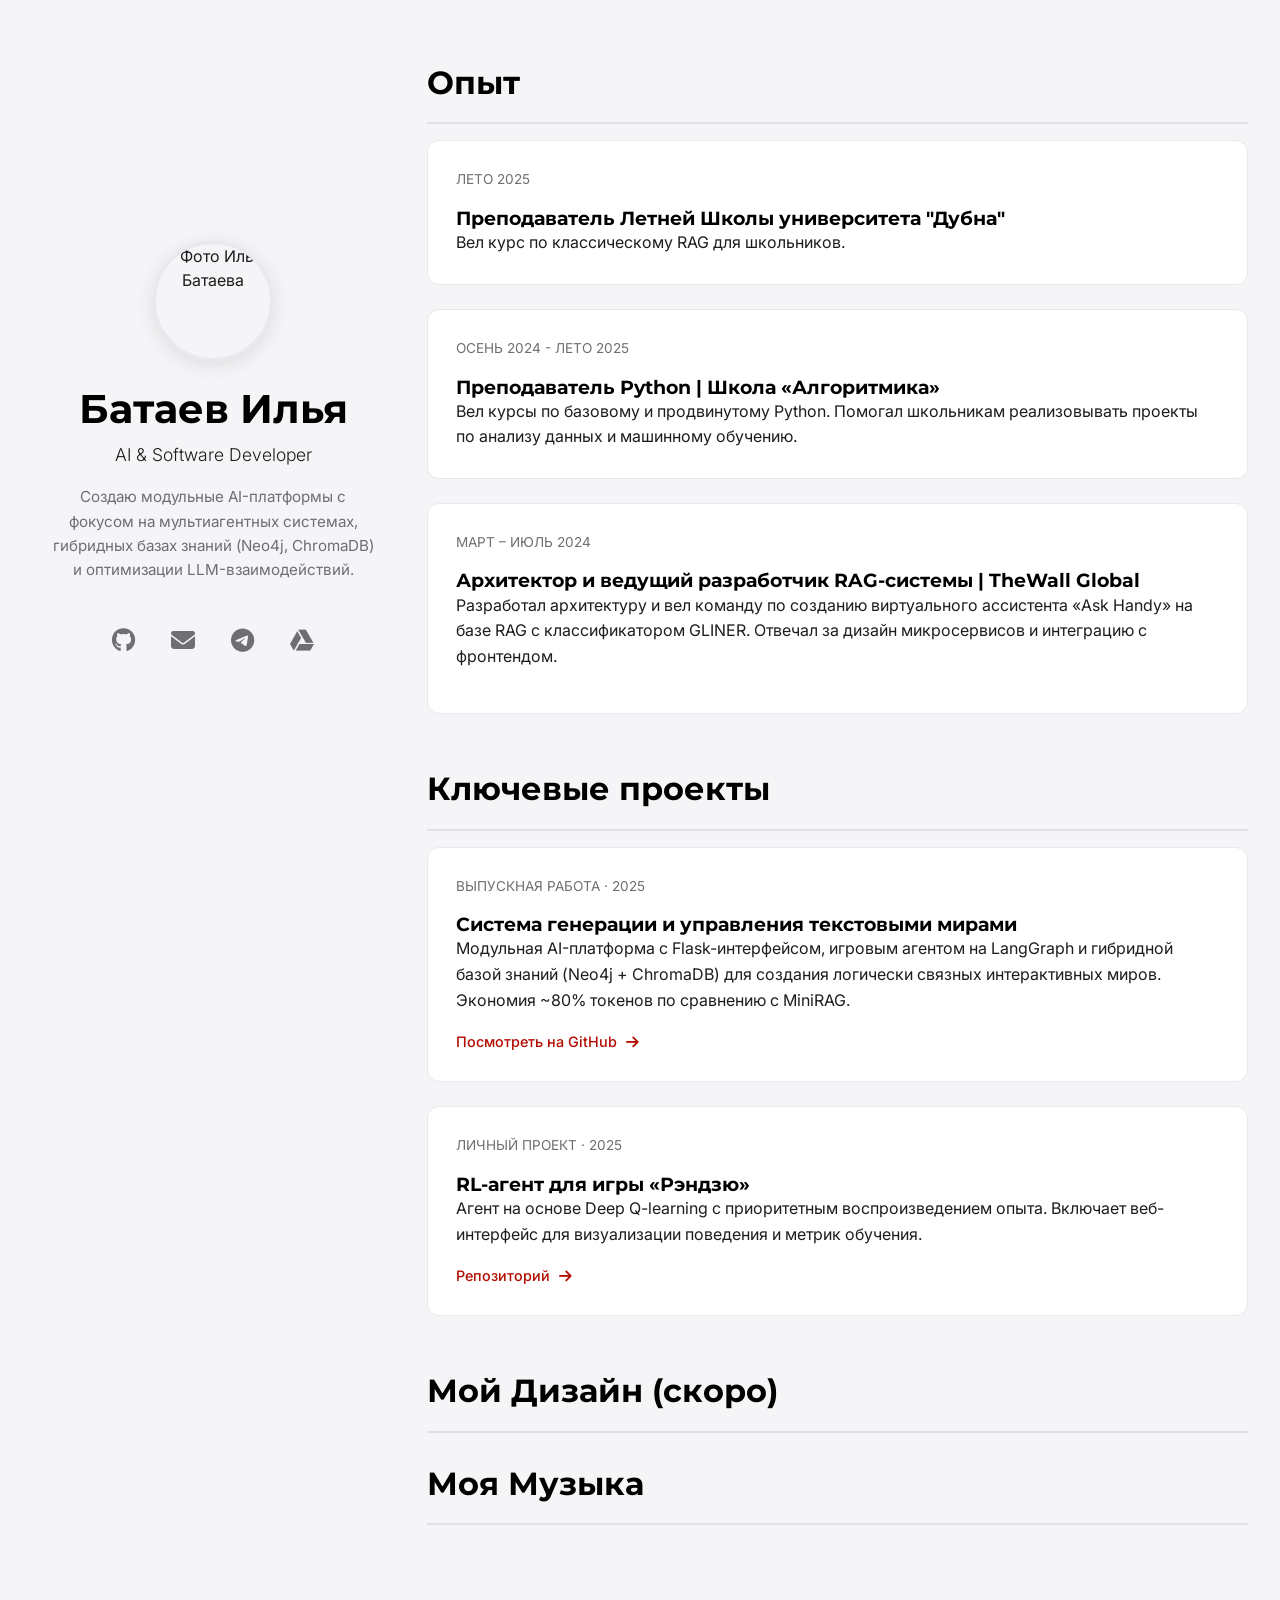
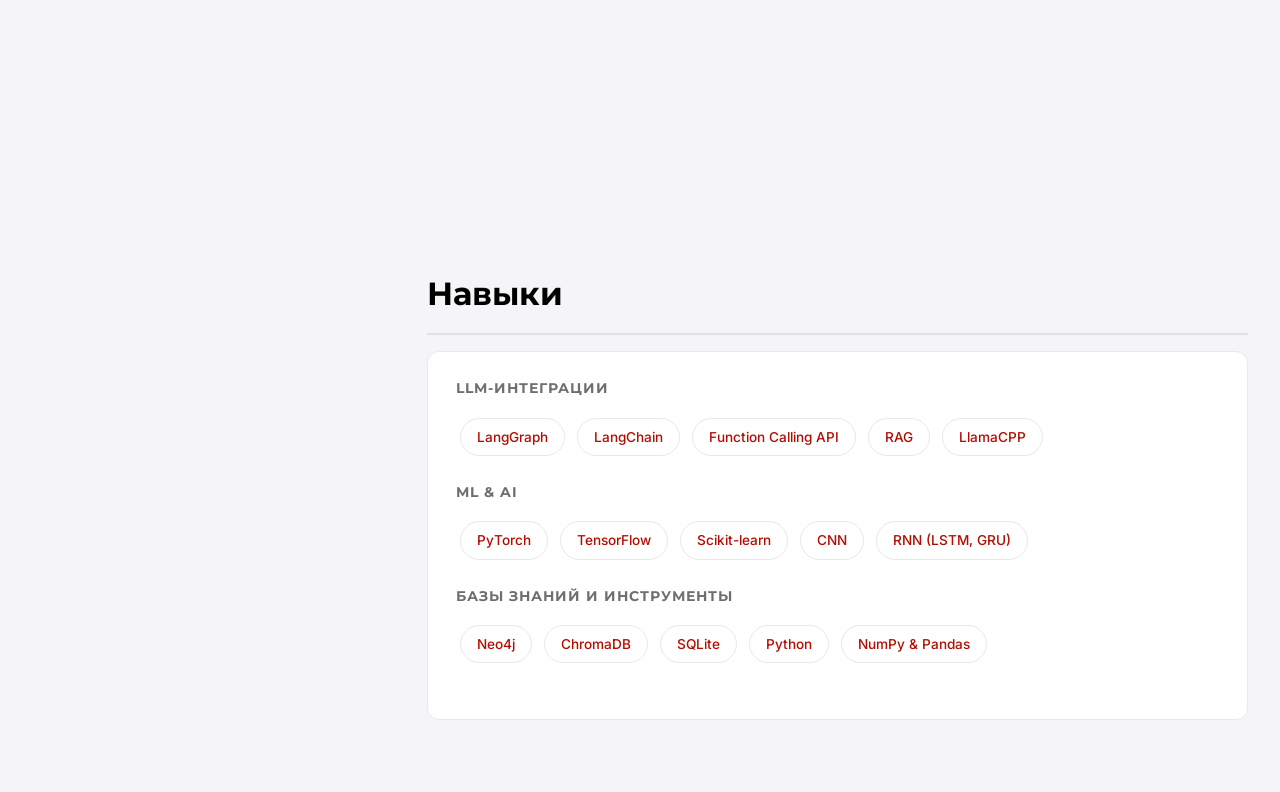
==== index.html @ df5e08a2 "Update relevant expirience" ====
<!DOCTYPE html>
<html lang="ru">
<head>
    <meta charset="UTF-8">
    <meta name="viewport" content="width=device-width, initial-scale=1.0">
    <title>Илья Батаев | AI Developer</title>
    <meta name="description" content="Портфолио Ильи Батаева, разработчика и исследователя в области AI. Проекты, навыки и опыт в создании мультиагентных систем и LLM-решений.">
    <!-- meta image -->
    <meta property="og:image" content="https://avatars.githubusercontent.com/u/106013347?v=4">
    <!-- Bootstrap 5 -->
    <link href="https://cdn.jsdelivr.net/npm/bootstrap@5.3.3/dist/css/bootstrap.min.css" rel="stylesheet" xintegrity="sha384-QWTKZyjpPEjISv5WaRU9OFeRpok6YctnYmDr5pNlyT2bRjXh0JMhjY6hW+ALEwIH" crossorigin="anonymous">
    
    <!-- Font Awesome (for icons) -->
    <link rel="stylesheet" href="https://cdnjs.cloudflare.com/ajax/libs/font-awesome/6.5.2/css/all.min.css" xintegrity="sha512-SnH5WK+bZxgPHs44uWIX+LLJAJ9/2PkPKZ5QiAj6Ta86w+fsb2TkcmfRyVX3pBnMFcV7oQPJkl9QevSCWr3W6A==" crossorigin="anonymous" referrerpolicy="no-referrer" />

    <!-- Google Fonts -->
    <link rel="preconnect" href="https://fonts.googleapis.com">
    <link rel="preconnect" href="https://fonts.gstatic.com" crossorigin>
    <link href="https://fonts.googleapis.com/css2?family=Inter:wght@400;500;700&family=Montserrat:wght@700&display=swap" rel="stylesheet">

    <style>
        :root {
            /* Light Theme */
            --bg-color-light: #f5f5f7;
            --text-color-light: #1d1d1f;
            --header-color-light: #000000;
            --primary-color-light: #b30c00; /* Deeper Scarlet */
            --card-bg-light: #ffffff;
            --card-border-light: #e8e8ed;
            --subtle-text-light: #6e6e73;
            
            /* Dark Theme */
            --bg-color-dark: #121212;
            --text-color-dark: #e0e0e0;
            --header-color-dark: #ffffff;
            --primary-color-dark: #ff453a; /* Brighter Scarlet for Dark Mode */
            --card-bg-dark: #1e1e1e;
            --card-border-dark: #333333;
            --subtle-text-dark: #a0a0a0;
        }

        /* --- Default Light Theme --- */
        body {
            --bg-color: var(--bg-color-light);
            --text-color: var(--text-color-light);
            --header-color: var(--header-color-light);
            --primary-color: var(--primary-color-light);
            --card-bg: var(--card-bg-light);
            --card-border: var(--card-border-light);
            --subtle-text: var(--subtle-text-light);

            font-family: 'Inter', -apple-system, BlinkMacSystemFont, "Segoe UI", Roboto, Helvetica, Arial, sans-serif;
            background-color: var(--bg-color);
            color: var(--text-color);
            transition: background-color 0.3s, color 0.3s;
            -webkit-font-smoothing: antialiased;
            -moz-osx-font-smoothing: grayscale;
        }
        .bg-theme {
            background-color: var(--bg-color);
        }

        /* --- Dark Theme via prefers-color-scheme --- */
        @media (prefers-color-scheme: dark) {
            .bg-theme {
                background-color: var(--bg-color-dark);
            }
            body {
                --bg-color: var(--bg-color-dark);
                --text-color: var(--text-color-dark);
                --header-color: var(--header-color-dark);
                --primary-color: var(--primary-color-dark);
                --card-bg: var(--card-bg-dark);
                --card-border: var(--card-border-dark);
                --subtle-text: var(--subtle-text-dark);
            }
            ::-webkit-scrollbar { width: 8px; }
            ::-webkit-scrollbar-track { background: var(--bg-color); }
            ::-webkit-scrollbar-thumb { background: #444; border-radius: 4px; }
            ::-webkit-scrollbar-thumb:hover { background: #555; }
        }

        /* --- General & Typography --- */
        h1, h2, h3, h4 { font-family: 'Montserrat', sans-serif; color: var(--header-color); font-weight: 700; }
        a { color: var(--primary-color); text-decoration: none; transition: all 0.2s ease-in-out; }
        a:hover { color: var(--header-color); text-decoration: none; }
        p { line-height: 1.6; }
        
        /* --- Layout: Poster Style --- */
        .poster-layout {
            display: flex;
            flex-wrap: wrap;
        }
        #poster-header {
            position: sticky;
            top: 0;
            height: 100vh;
            padding: 3rem 2rem;
            display: flex;
            flex-direction: column;
            justify-content: space-between;
        }
        #content-main {
            padding: 3rem 2rem;
            padding-left: 0;
        }

        /* Responsive layout */
        @media (max-width: 991.98px) {
            #poster-header {
                position: static;
                height: auto;
                padding-bottom: 1rem;
            }
            #content-main, #poster-header {
                padding: 2rem 1.5rem;
            }
        }

        /* --- Left Poster Panel --- */
        .profile-img {
            width: 120px;
            height: 120px;
            object-fit: cover;
            border-radius: 50%;
            border: 3px solid var(--card-border);
            box-shadow: 0 4px 20px rgba(0,0,0,0.1);
        }
        #poster-header h1 { font-size: 2.5rem; margin-top: 1.5rem; }
        #poster-header .lead { color: var(--text-color); font-size: 1.1rem; }
        #poster-header .bio { color: var(--subtle-text); font-size: 0.95rem; }

        .contact-nav a {
            display: block;
            padding: 0.5rem 0;
            color: var(--subtle-text);
            font-weight: 500;
        }
        .contact-nav a:hover {
            color: var(--primary-color);
            transform: translateX(5px);
        }
        .contact-nav i { width: 24px; text-align: center; margin-right: 10px; }

        /* --- Right Content Panel --- */
        .content-section h2 { margin-bottom: 2rem; }
        .content-card {
            background-color: var(--card-bg);
            border: 1px solid var(--card-border);
            border-radius: 12px;
            padding: 1.75rem;
            margin-bottom: 1.5rem;
            transition: transform 0.3s ease, box-shadow 0.3s ease;
        }
        .content-card:hover {
            transform: translateY(-5px);
            box-shadow: 0 10px 30px -10px rgba(0,0,0,0.15);
        }
        .card-title { color: var(--header-color); font-size: 1.2rem; }
        .card-meta { color: var(--subtle-text); font-size: 0.85rem; margin-bottom: 1rem; }
        .card-link { font-weight: 500; font-size: 0.9rem; }
        .card-link i { margin-left: 5px; }

        /* --- Skill Badges --- */
        .skills-group { margin-bottom: 1.5rem; }
        .skills-group h4 { font-size: 0.9rem; color: var(--subtle-text); text-transform: uppercase; letter-spacing: 1px; margin-bottom: 1rem; }
        .skill-badge {
            display: inline-block;
            background-color: var(--card-bg);
            color: var(--primary-color);
            padding: 0.5rem 1rem;
            border-radius: 20px;
            margin: 0.25rem;
            font-size: 0.85rem;
            font-weight: 500;
            border: 1px solid var(--card-border-light);
            transition: all 0.2s;
        }
        @media (prefers-color-scheme: dark) {
            .skill-badge { border-color: var(--card-border-dark); }
        }

        /* --- Animations --- */
        .fade-in-up {
            opacity: 0;
            transform: translateY(20px);
            transition: opacity 0.5s ease-out, transform 0.5s ease-out;
        }
        .fade-in-up.visible { opacity: 1; transform: translateY(0); }

        /* .contact links */
        
        .contact-links a {
            font-size: 1.5rem;
            margin: 0 1rem;
            color: var(--subtle-text);
            transition: color 0.3s, transform 0.3s;
        }
        
        .contact-links a:hover {
            color: var(--primary-color);
            transform: scale(1.2);
            text-decoration: none;
        }

        /* --- Card Expansion Animation --- */
        .content-card {
            /* Добавляем transition и к высоте, чтобы карточка плавно меняла размер */
            transition: transform 0.3s ease, box-shadow 0.3s ease, height 0.5s ease-in-out; 
        }

        /* Делаем кликабельными только те карточки, где есть полное описание */
        .content-card:has(.full-desc) {
            cursor: pointer;
        }

        .short-desc, .full-desc {
            /* Плавный переход для всех анимируемых свойств */
            transition: max-height 0.4s ease-in-out, opacity 0.4s ease-in-out, transform 0.4s ease-in-out;
            overflow: hidden;
        }

        /* Стили для скрытого полного описания */
        .full-desc {
            max-height: 0;
            opacity: 0;
            transform: translateY(-15px); /* Начальное положение для анимации "появления" */
        }

        /* Стили, когда карточка РАСКРЫТА (добавлен класс .expanded) */
        .content-card.expanded .short-desc {
            max-height: 0;
            opacity: 0;
            transform: translateY(15px); /* Анимация "ухода" вниз */
            margin-bottom: 0; /* Убираем отступ у скрытого элемента */
        }

        .content-card.expanded .full-desc {
            max-height: 500px; /* Достаточно большая высота для контента */
            opacity: 1;
            transform: translateY(0); /* Возвращается в нормальное положение */
        }
    </style>
</head>
<body>

<div class="container-fluid">
    <div class="poster-layout row">

        <!-- ======================= LEFT POSTER PANEL ======================= -->
        <header id="poster-header" class="col-lg-4 px-5 vh-100">
            <div class="poster-intro d-flex flex-column align-items-center text-center h-100 justify-content-center">
                <!-- <img src="./profile.jpg" alt="Фото Ильи Батаева" class="profile-img fade-in-up"> -->
                <img src="https://avatars.githubusercontent.com/u/106013347?v=4" alt="Фото Ильи Батаева" class="profile-img fade-in-up">
                <h1 class="mt-4 fade-in-up" style="transition-delay: 100ms;">Батаев Илья</h1>
                <p class="lead fade-in-up" style="transition-delay: 200ms;">AI & Software Developer</p>
                <p class="bio fade-in-up" style="transition-delay: 300ms;">
                    Создаю модульные AI-платформы с фокусом на мультиагентных системах, гибридных базах знаний (Neo4j, ChromaDB) и оптимизации LLM-взаимодействий.
                </p>
                <div class="contact-links mt-4">
                    <a href="https://github.com/Bataevk" target="_blank" title="GitHub"><i class="fab fa-github"></i></a>
                    <a href="mailto:bis.21@uni-dubna.ru" title="Email"><i class="fas fa-envelope"></i></a>
                    <a href="https://tg.me/bataevk" title="Telegram"><i class="fab fa-telegram"></i></a>
                    <!-- ГУГЛ ДИСК -->
                    <a href="https://drive.google.com/drive/folders/1vX9Awkf_83Oz_TfGdN15URZUiTn4Z7JE?usp=sharing" target="_blank" title="Google Drive"><i class="fab fa-google-drive"></i></a>
                </div>
            </div>
        </header>

        <!-- ======================= RIGHT CONTENT PANEL ======================= -->
        <main id="content-main" class="col-lg-8">
            
            <!-- Experience Section -->
            <section id="experience" class="content-section mb-3 d-flex flex-column-reverse">
                <div class="fade-in-up sticky-top bg-theme py-3 mb-3 border-2 border-bottom order-last">
                    <h2 class="mb-1">Опыт</h2>
                </div>
                
                <div class="content-card fade-in-up" style="transition-delay: 100ms;">
                    <p class="card-meta">МАРТ – ИЮЛЬ 2024</p>
                    <h3 class="card-title">Архитектор и ведущий разработчик RAG-системы | TheWall Global</h3>
                    
                    <p class="mb-3 short-desc">Разработал архитектуру и вел команду по созданию виртуального ассистента «Ask Handy» на базе RAG с классификатором GLINER. Отвечал за дизайн микросервисов и интеграцию с фронтендом.</p>
                    
                    <div class="full-desc">
                        <p>В рамках проекта была создана комплексная RAG-система для обработки пользовательских запросов в реальном времени. Ключевые достижения:</p>
                        <ul class="mb-0">
                            <li>Спроектировал и реализовал микросервисную архитектуру на FastAPI.</li>
                            <li>Интегрировал NER-модель GLINER для точной классификации намерений пользователя.</li>
                            <li>Настроил гибридный поиск по базе знаний, используя ChromaDB.</li>
                            <li>Обеспечил бесшовную интеграцию с фронтенд-приложением через WebSocket для интерактивного диалога.</li>
                        </ul>
                    </div>
                </div>

                <div class="content-card fade-in-up" style="transition-delay: 200ms;">
                    <p class="card-meta">ОСЕНЬ 2024 - ЛЕТО 2025</p>
                    <h3 class="card-title">Преподаватель Python | Школа «Алгоритмика»</h3>
                    <p class="mb-0">Вел курсы по базовому и продвинутому Python. Помогал школьникам реализовывать проекты по анализу данных и машинному обучению.</p>
                </div>

                <div class="content-card fade-in-up" style="transition-delay: 200ms;">
                    <p class="card-meta"> ЛЕТО 2025</p>
                    <h3 class="card-title">Преподаватель Летней Школы университета "Дубна"</h3>
                    <p class="mb-0">Вел курс по классическому RAG для школьников.</p>
                </div>
            </section>
            
            <!-- Projects Section -->
            <section id="projects" class="content-section mb-3 d-flex flex-column">
                <div class="fade-in-up sticky-top bg-theme py-3 mb-3 border-2 border-bottom">
                    <h2 class="mb-1">Ключевые проекты</h2>
                </div>
                <div class="content-card fade-in-up" style="transition-delay: 100ms;">
                    <p class="card-meta">ВЫПУСКНАЯ РАБОТА · 2025</p>
                    <h3 class="card-title">Система генерации и управления текстовыми мирами</h3>
                    <p>Модульная AI-платформа с Flask-интерфейсом, игровым агентом на LangGraph и гибридной базой знаний (Neo4j + ChromaDB) для создания логически связных интерактивных миров. Экономия ~80% токенов по сравнению с MiniRAG.</p>
                    <a href="https://github.com/QuipQuill/quip-quill" target="_blank" class="card-link">Посмотреть на GitHub <i class="fas fa-arrow-right"></i></a>
                </div>
                <div class="content-card fade-in-up" style="transition-delay: 200ms;">
                    <p class="card-meta">ЛИЧНЫЙ ПРОЕКТ · 2025</p>
                    <h3 class="card-title">RL-агент для игры «Рэндзю»</h3>
                    <p>Агент на основе Deep Q-learning с приоритетным воспроизведением опыта. Включает веб-интерфейс для визуализации поведения и метрик обучения.</p>
                    <a href="https://github.com/Bataevk" target="_blank" class="card-link">Репозиторий <i class="fas fa-arrow-right"></i></a>
                </div>
                 <!-- Add other projects as cards here -->
            </section>


            <!-- My Design section (soon) -->
            <section id="design" class="content-section">
                <div class="fade-in-up sticky-top bg-theme py-3 mb-3 border-2 border-bottom">
                    <h2 class="mb-1">Мой Дизайн (скоро)</h2>
                </div>
            </section>

            <!-- My Music Section (soon) -->
            <section id="music" class="content-section">
                <div class="fade-in-up sticky-top bg-theme py-3 mb-3 border-2 border-bottom">
                    <h2 class="mb-1">Моя Музыка </h2>
                </div>
                <div class="fade-in-up" style="transition-delay: 100ms;">
                    <iframe frameborder="0" allow="clipboard-write" style="border:none;width:614px;height:100px;" class="w-100" height="100" src="https://music.yandex.ru/iframe/album/34047320/track/133006465">Слушайте <a href="https://music.yandex.ru/track/133006465?utm_source=web&utm_medium=copy_link">Other Town</a> — <a href="https://music.yandex.ru/artist/23128039">Ilya Bataev</a> на Яндекс Музыке</iframe>
                    <iframe frameborder="0" allow="clipboard-write" style="border:none;width:614px;height:100px;" class="w-100" height="100" src="https://music.yandex.ru/iframe/album/33750924/track/132291549">Слушайте <a href="https://music.yandex.ru/track/132291549?utm_source=web&utm_medium=copy_link">Space Rain</a> — <a href="https://music.yandex.ru/artist/23128039">Ilya Bataev</a> на Яндекс Музыке</iframe>
                    <iframe frameborder="0" allow="clipboard-write" style="border:none;width:614px;height:100px;" class="w-100" height="100" src="https://music.yandex.ru/iframe/album/33572301">Слушайте <a href="https://music.yandex.ru/album/33572301?utm_source=web&utm_medium=copy_link">Twilight Forest</a> — <a href="https://music.yandex.ru/artist/23128039">Ilya Bataev</a> на Яндекс Музыке</iframe>
                </div>
            </section>

            <!-- Skills Section -->
            <section id="skills" class="content-section">
                <div class="fade-in-up sticky-top bg-theme py-3 mb-3 border-2 border-bottom">
                    <h2 class="mb-1">Навыки</h2>
                </div>
                <div class="content-card fade-in-up" style="transition-delay: 100ms;">
                    <div class="skills-group">
                        <h4>LLM-интеграции</h4>
                        <span class="skill-badge">LangGraph</span>
                        <span class="skill-badge">LangChain</span>
                        <span class="skill-badge">Function Calling API</span>
                        <span class="skill-badge">RAG</span>
                        <span class="skill-badge">LlamaCPP</span>
                    </div>
                    <div class="skills-group">
                        <h4>ML & AI</h4>
                        <span class="skill-badge">PyTorch</span>
                        <span class="skill-badge">TensorFlow</span>
                        <span class="skill-badge">Scikit-learn</span>
                        <span class="skill-badge">CNN</span>
                        <span class="skill-badge">RNN (LSTM, GRU)</span>
                    </div>
                    <div class="skills-group">
                        <h4>Базы знаний и инструменты</h4>
                        <span class="skill-badge">Neo4j</span>
                        <span class="skill-badge">ChromaDB</span>
                        <span class="skill-badge">SQLite</span>
                        <span class="skill-badge">Python</span>
                        <span class="skill-badge">NumPy & Pandas</span>
                    </div>
                </div>
            </section>

        </main>
    </div>
</div>
<script>
    // --- Animation on Scroll Script ---
    document.addEventListener('DOMContentLoaded', function() {
        const observer = new IntersectionObserver((entries) => {
            entries.forEach(entry => {
                if (entry.isIntersecting) {
                    entry.target.classList.add('visible');
                    observer.unobserve(entry.target); 
                }
            });
        }, {
            threshold: 0.1
        });

        const elements = document.querySelectorAll('.fade-in-up');
        elements.forEach(el => {
            observer.observe(el);
        });

        // --- НОВЫЙ СКРИПТ: Card Expansion Script ---
        const expandableCards = document.querySelectorAll('#experience .content-card');

        expandableCards.forEach(card => {
            // Вешаем обработчик только если внутри карточки есть блок .full-desc
            if (card.querySelector('.full-desc')) {
                card.addEventListener('click', function() {
                    // Закрываем все другие открытые карточки в этой секции
                    expandableCards.forEach(otherCard => {
                        if (otherCard !== this && otherCard.classList.contains('expanded')) {
                            otherCard.classList.remove('expanded');
                        }
                    });
                    
                    // Переключаем класс .expanded для текущей карточки
                    this.classList.toggle('expanded');
                });
            }
        });
    });
</script>


</body>
</html>
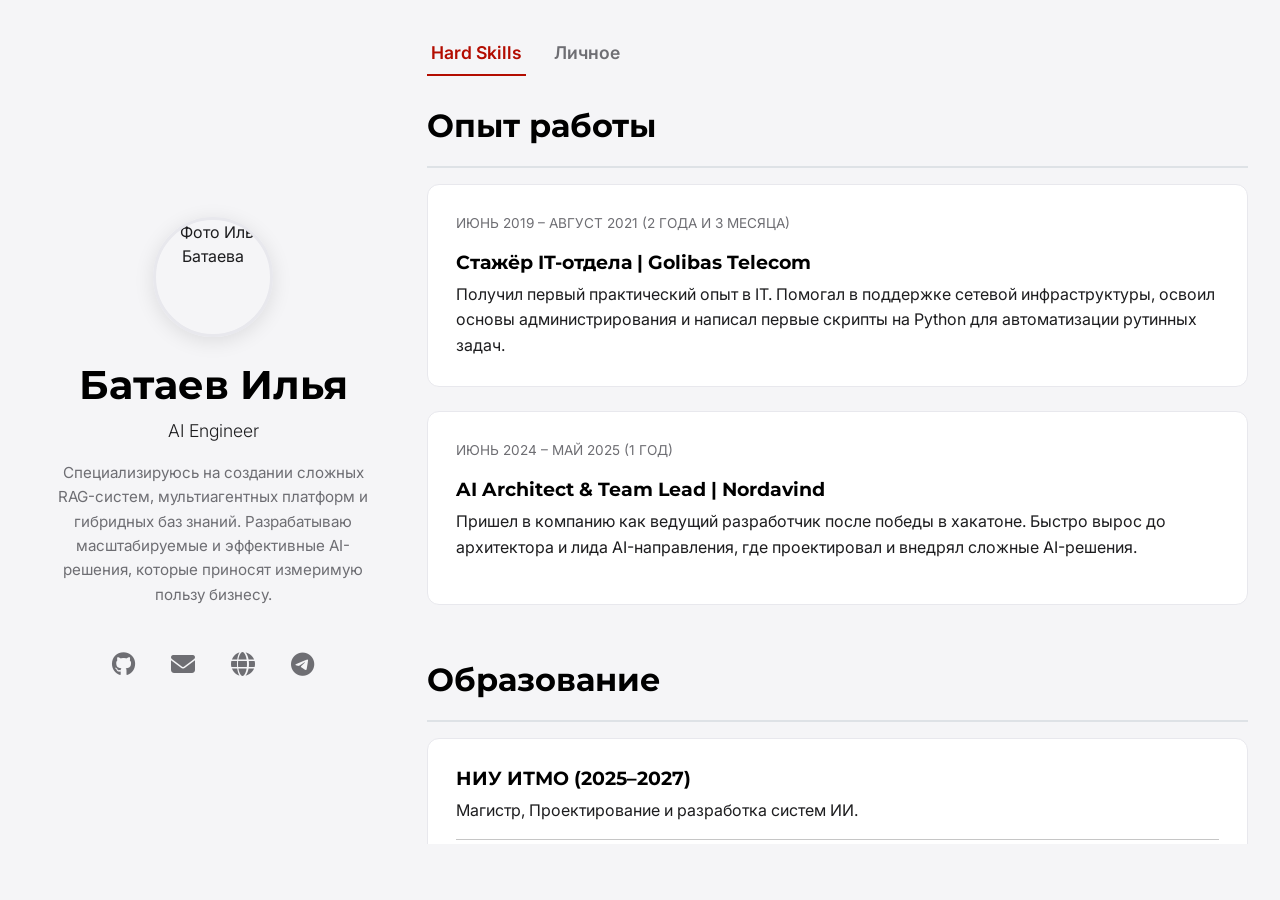
==== commit b2988540: "full update" ====
--- a/index.html
+++ b/index.html
@@ -3,8 +3,8 @@
 <head>
     <meta charset="UTF-8">
     <meta name="viewport" content="width=device-width, initial-scale=1.0">
-    <title>Илья Батаев | AI Developer</title>
-    <meta name="description" content="Портфолио Ильи Батаева, разработчика и исследователя в области AI. Проекты, навыки и опыт в создании мультиагентных систем и LLM-решений.">
+    <title>Илья Батаев | AI Engineer</title>
+    <meta name="description" content="Портфолио Ильи Батаева, ML-инженера. Опыт в RAG-системах, мультиагентных платформах и гибридных базах знаний.">
     <!-- meta image -->
     <meta property="og:image" content="https://avatars.githubusercontent.com/u/106013347?v=4">
     <!-- Bootstrap 5 -->
@@ -130,20 +130,8 @@
         #poster-header .lead { color: var(--text-color); font-size: 1.1rem; }
         #poster-header .bio { color: var(--subtle-text); font-size: 0.95rem; }
 
-        .contact-nav a {
-            display: block;
-            padding: 0.5rem 0;
-            color: var(--subtle-text);
-            font-weight: 500;
-        }
-        .contact-nav a:hover {
-            color: var(--primary-color);
-            transform: translateX(5px);
-        }
-        .contact-nav i { width: 24px; text-align: center; margin-right: 10px; }
-
         /* --- Right Content Panel --- */
-        .content-section h2 { margin-bottom: 2rem; }
+        .content-section h2 { margin-bottom: 1rem; }
         .content-card {
             background-color: var(--card-bg);
             border: 1px solid var(--card-border);
@@ -158,8 +146,32 @@
         }
         .card-title { color: var(--header-color); font-size: 1.2rem; }
         .card-meta { color: var(--subtle-text); font-size: 0.85rem; margin-bottom: 1rem; }
-        .card-link { font-weight: 500; font-size: 0.9rem; }
-        .card-link i { margin-left: 5px; }
+        
+         /* --- Card Expansion Animation --- */
+        .content-card:has(.full-desc) {
+            cursor: pointer;
+        }
+        .short-desc, .full-desc {
+            transition: max-height 0.4s ease-in-out, opacity 0.4s ease-in-out, transform 0.4s ease-in-out;
+            overflow: hidden;
+        }
+        .full-desc {
+            max-height: 0;
+            opacity: 0;
+            transform: translateY(-15px);
+        }
+        .content-card.expanded .short-desc {
+            max-height: 0;
+            opacity: 0;
+            transform: translateY(15px);
+            margin-bottom: 0;
+        }
+        .content-card.expanded .full-desc {
+            max-height: 500px;
+            opacity: 1;
+            transform: translateY(0);
+        }
+
 
         /* --- Skill Badges --- */
         .skills-group { margin-bottom: 1.5rem; }
@@ -188,58 +200,64 @@
         }
         .fade-in-up.visible { opacity: 1; transform: translateY(0); }
 
-        /* .contact links */
-        
+        /* --- Contact Links --- */
         .contact-links a {
             font-size: 1.5rem;
             margin: 0 1rem;
             color: var(--subtle-text);
             transition: color 0.3s, transform 0.3s;
         }
-        
         .contact-links a:hover {
             color: var(--primary-color);
             transform: scale(1.2);
             text-decoration: none;
         }
 
-        /* --- Card Expansion Animation --- */
-        .content-card {
-            /* Добавляем transition и к высоте, чтобы карточка плавно меняла размер */
-            transition: transform 0.3s ease, box-shadow 0.3s ease, height 0.5s ease-in-out; 
-        }
-
-        /* Делаем кликабельными только те карточки, где есть полное описание */
-        .content-card:has(.full-desc) {
+        /* --- NEW: TABS STYLES --- */
+        .tabs-nav {
+            display: flex;
+            gap: 1.5rem;
+        }
+        .tab-link {
+            background: none;
+            border: none;
+            padding: 0.5rem 0.25rem;
+            margin-bottom: -1px; /* To make the active border overlap the container's border */
+            font-size: 1.1rem;
+            font-weight: 600;
+            color: var(--subtle-text);
             cursor: pointer;
-        }
-
-        .short-desc, .full-desc {
-            /* Плавный переход для всех анимируемых свойств */
-            transition: max-height 0.4s ease-in-out, opacity 0.4s ease-in-out, transform 0.4s ease-in-out;
-            overflow: hidden;
-        }
-
-        /* Стили для скрытого полного описания */
-        .full-desc {
-            max-height: 0;
+            transition: color 0.3s ease, border-color 0.3s ease;
+            border-bottom: 2px solid transparent;
+        }
+        .tab-link.active {
+            color: var(--primary-color);
+            border-bottom-color: var(--primary-color);
+        }
+        .tabs-content {
+            position: relative;
+            overflow-y: scroll;
+            overflow-x: hidden; /* Important for swipe animations */
+            height: 90%;
+        }
+        .tab-pane {
+            transition: opacity 0.4s ease-in-out, transform 0.4s ease-in-out;
+            display: none; /* Hidden by default */
+        }
+        .tab-pane.active {
+           display: block;
+        }
+
+        /* Animation classes toggled by JS */
+        .tab-pane.exiting {
             opacity: 0;
-            transform: translateY(-15px); /* Начальное положение для анимации "появления" */
-        }
-
-        /* Стили, когда карточка РАСКРЫТА (добавлен класс .expanded) */
-        .content-card.expanded .short-desc {
-            max-height: 0;
+            transform: translateX(-30px);
+        }
+        .tab-pane.entering {
             opacity: 0;
-            transform: translateY(15px); /* Анимация "ухода" вниз */
-            margin-bottom: 0; /* Убираем отступ у скрытого элемента */
-        }
-
-        .content-card.expanded .full-desc {
-            max-height: 500px; /* Достаточно большая высота для контента */
-            opacity: 1;
-            transform: translateY(0); /* Возвращается в нормальное положение */
-        }
+            transform: translateX(30px);
+        }
+
     </style>
 </head>
 <body>
@@ -247,182 +265,314 @@
 <div class="container-fluid">
     <div class="poster-layout row">
 
-        <!-- ======================= LEFT POSTER PANEL ======================= -->
+        <!-- ======================= LEFT POSTER PANEL (UNCHANGED) ======================= -->
         <header id="poster-header" class="col-lg-4 px-5 vh-100">
             <div class="poster-intro d-flex flex-column align-items-center text-center h-100 justify-content-center">
-                <!-- <img src="./profile.jpg" alt="Фото Ильи Батаева" class="profile-img fade-in-up"> -->
                 <img src="https://avatars.githubusercontent.com/u/106013347?v=4" alt="Фото Ильи Батаева" class="profile-img fade-in-up">
                 <h1 class="mt-4 fade-in-up" style="transition-delay: 100ms;">Батаев Илья</h1>
-                <p class="lead fade-in-up" style="transition-delay: 200ms;">AI & Software Developer</p>
+                <p class="lead fade-in-up" style="transition-delay: 200ms;">AI Engineer</p>
                 <p class="bio fade-in-up" style="transition-delay: 300ms;">
-                    Создаю модульные AI-платформы с фокусом на мультиагентных системах, гибридных базах знаний (Neo4j, ChromaDB) и оптимизации LLM-взаимодействий.
+                    Специализируюсь на создании сложных RAG-систем, мультиагентных платформ и гибридных баз знаний. Разрабатываю масштабируемые и эффективные AI-решения, которые приносят измеримую пользу бизнесу.
                 </p>
                 <div class="contact-links mt-4">
                     <a href="https://github.com/Bataevk" target="_blank" title="GitHub"><i class="fab fa-github"></i></a>
-                    <a href="mailto:bis.21@uni-dubna.ru" title="Email"><i class="fas fa-envelope"></i></a>
-                    <a href="https://tg.me/bataevk" title="Telegram"><i class="fab fa-telegram"></i></a>
-                    <!-- ГУГЛ ДИСК -->
-                    <a href="https://drive.google.com/drive/folders/1vX9Awkf_83Oz_TfGdN15URZUiTn4Z7JE?usp=sharing" target="_blank" title="Google Drive"><i class="fab fa-google-drive"></i></a>
+                    <a href="mailto:bis.21@gmail.com" title="Email"><i class="fas fa-envelope"></i></a>
+                    <a href="https://bataevk.github.io" target="_blank" title="Личный сайт"><i class="fas fa-globe"></i></a>
+                    <a href="https://t.me/bataevk" target="_blank" title="Telegram"><i class="fab fa-telegram"></i></a>
                 </div>
             </div>
         </header>
 
-        <!-- ======================= RIGHT CONTENT PANEL ======================= -->
-        <main id="content-main" class="col-lg-8">
+        <!-- ======================= RIGHT CONTENT PANEL (MODIFIED) ======================= -->
+        <main id="content-main" class="col-lg-8 vh-100 pt-lg-3">
             
-            <!-- Experience Section -->
-            <section id="experience" class="content-section mb-3 d-flex flex-column-reverse">
-                <div class="fade-in-up sticky-top bg-theme py-3 mb-3 border-2 border-bottom order-last">
-                    <h2 class="mb-1">Опыт</h2>
+            <!-- Tabs Navigation -->
+            <div class="tabs-nav fade-in-up py-3">
+                <button class="tab-link active" data-tab="hard-skills">Hard Skills</button>
+                <button class="tab-link" data-tab="personal">Личное</button>
+            </div>
+
+            <!-- Tabs Content -->
+            <div class="tabs-content sticky-top fade-in-up" style="transition-delay: 100ms;">
+                
+                <!-- Hard Skills Pane -->
+                <div id="hard-skills" class="tab-pane active">
+
+                    <section id="experience" class="content-section mb-3 d-flex flex-column-reverse">
+                        <div class="fade-in-up sticky-top bg-theme py-3 mb-3 border-2 border-bottom order-last">
+                            <h2 class="mb-1">Опыт работы</h2>
+                        </div>
+                        
+                        <div class="content-card fade-in-up" style="transition-delay: 100ms;">
+                            <p class="card-meta">ИЮНЬ 2024 – МАЙ 2025 (1 ГОД)</p>
+                            <h3 class="card-title pb-2">AI Architect & Team Lead | Nordavind</h3>
+                            <p class="mb-3 short-desc">Пришел в компанию как ведущий разработчик после победы в хакатоне. Быстро вырос до архитектора и лида AI-направления, где проектировал и внедрял сложные AI-решения.</p>
+                            <div class="full-desc">
+                                <h5>Ключевые достижения:</h5>
+                                <ul>
+                                    <li><b>Виртуальный ассистент «Ask Handy»:</b> Спроектировал и возглавил разработку. Повысил точность ответов на 30% и снизил время ответа на 40% за счет оптимизации RAG-пайплайна.</li>
+                                    <li><b>Корпоративный поисковый ассистент:</b> Разработал RAG-архитектуру с query chains для анализа внутренних документов. Ускорил поиск информации для сотрудников на 60%.</li>
+                                    <li><b>Руководство командой:</b> Сформировал и руководил командой из 3 разработчиков, внедрил практики код-ревью и CI/CD, что ускорило цикл разработки на 25%.</li>
+                                </ul>
+                                <p class="mb-0"><b>Стек:</b> LangGraph, RAG, Query Chains, Neo4j, ChromaDB, FastAPI, Docker.</p>
+                            </div>
+                        </div>
+                        
+                        <div class="content-card fade-in-up" style="transition-delay: 200ms;">
+                            <p class="card-meta">ИЮНЬ 2019 – АВГУСТ 2021 (2 ГОДА И 3 МЕСЯЦА)</p>
+                            <h3 class="card-title pb-2">Стажёр IT-отдела | Golibas Telecom</h3>
+                            <p class="mb-0">Получил первый практический опыт в IT. Помогал в поддержке сетевой инфраструктуры, освоил основы администрирования и написал первые скрипты на Python для автоматизации рутинных задач.</p>
+                        </div>
+                    </section>
+                    
+                    <section id="education" class="content-section mb-3 d-flex flex-column">
+                        <div class="fade-in-up sticky-top bg-theme py-3 mb-3 border-2 border-bottom">
+                            <h2 class="mb-1">Образование</h2>
+                        </div>
+                        <div class="content-card fade-in-up" style="transition-delay: 100ms;">
+                            <h4 class="card-title pb-2" style="size: 1rem;">НИУ ИТМО (2025–2027)</h4>
+                            <p class="mb-3">Магистр, Проектирование и разработка систем ИИ.</p>
+                            <hr>
+                            <h4 class="card-title pb-2" style="size: 1rem; margin-top: 1.5rem;">Университет «Дубна» (2021–2025)</h4>
+                            <p class="mb-3">Бакалавр с отличием, Информатика и ВТ.</p>
+                            <hr>
+                            <h4 class="card-title pb-2" style="size: 1rem; margin-top: 1.5rem;">МФТИ (2024–2025)</h4>
+                            <p class="mb-0">Диплом о проф. переподготовке, Специалист по анализу больших данных.</p>
+                        </div>
+                    </section>
+                    
+                    
+                    <section id="projects" class="content-section mb-3 d-flex flex-column">
+                        <div class="fade-in-up sticky-top bg-theme py-3 mb-3 border-2 border-bottom">
+                            <h2 class="mb-1">Проекты и Достижения</h2>
+                        </div>
+
+                        <div class="content-card fade-in-up" style="transition-delay: 100ms;">
+                            <p class="card-meta">НАУЧНО-ИССЛЕДОВАТЕЛЬСКАЯ РАБОТА · 2025</p>
+                            <h3 class="card-title pb-2">Система генерации текстовых миров (Quip-Quill)</h3>
+                            <p>Разработал прототип модульной платформы для интерактивных текстовых игр с мультиагентным подходом (LangGraph) и гибридной памятью (Neo4j + ChromaDB). Проект лег в основу магистерской диссертации.</p>
+                            <a href="https://github.com/QuipQuill/quip-quill" target="_blank" class="card-link">Посмотреть на GitHub <i class="fas fa-arrow-right"></i></a>
+                        </div>
+
+                        <div class="content-card fade-in-up" style="transition-delay: 200ms;">
+                            <p class="card-meta">ДОСТИЖЕНИЕ · 2025</p>
+                            <h3 class="card-title pb-2">Финалист «Я — профессионал»</h3>
+                            <p class="mb-0">Вышел в финал всероссийского студенческого конкурса по направлениям "Искусственный интеллект" и "Программная инженерия".</p>
+                        </div>
+
+                        <div class="content-card fade-in-up" style="transition-delay: 200ms;">
+                            <p class="card-meta">ЛИЧНЫЙ ПРОЕКТ · 2025</p>
+                            <h3 class="card-title pb-2">RL-агент для игры «Рэндзю»</h3>
+                            <p>Агент на основе Deep Q-learning с приоритетным воспроизведением опыта. Включает веб-интерфейс для визуализации поведения и метрик обучения.</p>
+                            <a href="https://github.com/Bataevk" target="_blank" class="card-link">Репозиторий <i class="fas fa-arrow-right"></i></a>
+                        </div>
+                        
+                        <div class="content-card fade-in-up" style="transition-delay: 300ms;">
+                            <p class="card-meta">КЕЙС · 2024</p>
+                            <h3 class="card-title pb-2">GraphRAG как долговременная память для LLM-агента</h3>
+                            <p class="mb-0">На летней школе от AIRI реализовал PoC-решение, сравнив эффективность GraphRAG с классическим RAG. Результаты показали превосходство графового подхода в задачах, требующих сохранения сложного контекста.</p>
+                        </div>
+
+                    </section>
+
+                
+                    <section id="skills" class="content-section">
+                        <div class="fade-in-up sticky-top bg-theme py-3 mb-3 border-2 border-bottom">
+                            <h2 class="mb-1">Навыки</h2>
+                        </div>
+
+                        <div class="content-card">
+                            <div class="skills-group">
+                                <h4>Языки</h4>
+                                <span class="skill-badge">Python (Advenced)</span>
+                                <span class="skill-badge">C++</span>
+                                <span class="skill-badge">C#</span>
+                                <span class="skill-badge">HTML,JS,CSS</span>
+                            </div>
+                            <div class="skills-group">
+                                <h4>AI/ML</h4>
+                                <span class="skill-badge">PyTorch</span>
+                                <span class="skill-badge">TensorFlow</span>
+                                <span class="skill-badge">Scikit-learn</span>
+                                <span class="skill-badge">LangChain</span>
+                                <span class="skill-badge">LangGraph</span>
+                                <span class="skill-badge">LLM Fine-tuning</span>
+                                <span class="skill-badge">RAG</span>
+                                <span class="skill-badge">GraphRAG</span>
+                                <span class="skill-badge">Multi-agent systems</span>
+                            </div>
+                            <div class="skills-group">
+                                <h4>Базы данных</h4>
+                                <span class="skill-badge">Neo4j</span>
+                                <span class="skill-badge">ChromaDB</span>
+                                <span class="skill-badge">PostgreSQL</span>
+                            </div>
+                            <div class="skills-group" style="margin-bottom: 0;">
+                                <h4>Инструменты</h4>
+                                <span class="skill-badge">Docker</span>
+                                <span class="skill-badge">Git</span>
+                                <span class="skill-badge">FastAPI</span>
+                            </div>
+                        </div>
+                    </section>
                 </div>
-                
-                <div class="content-card fade-in-up" style="transition-delay: 100ms;">
-                    <p class="card-meta">МАРТ – ИЮЛЬ 2024</p>
-                    <h3 class="card-title">Архитектор и ведущий разработчик RAG-системы | TheWall Global</h3>
+
+                <!-- Personal Pane -->
+                <div id="personal" class="tab-pane">
                     
-                    <p class="mb-3 short-desc">Разработал архитектуру и вел команду по созданию виртуального ассистента «Ask Handy» на базе RAG с классификатором GLINER. Отвечал за дизайн микросервисов и интеграцию с фронтендом.</p>
-                    
-                    <div class="full-desc">
-                        <p>В рамках проекта была создана комплексная RAG-система для обработки пользовательских запросов в реальном времени. Ключевые достижения:</p>
-                        <ul class="mb-0">
-                            <li>Спроектировал и реализовал микросервисную архитектуру на FastAPI.</li>
-                            <li>Интегрировал NER-модель GLINER для точной классификации намерений пользователя.</li>
-                            <li>Настроил гибридный поиск по базе знаний, используя ChromaDB.</li>
-                            <li>Обеспечил бесшовную интеграцию с фронтенд-приложением через WebSocket для интерактивного диалога.</li>
-                        </ul>
-                    </div>
+                    <section id="teaching-experience" class="content-section mb-4">
+                         <h3 class="mb-3">Педагогический опыт</h3>
+                         <div class="content-card">
+                             <p class="card-meta">ОСЕНЬ 2024 - ЛЕТО 2025</p>
+                             <h4 class="card-title pb-2">Преподаватель Python | Школа «Алгоритмика»</h4>
+                             <p class="mb-0">Вел курсы по базовому и продвинутому Python. Помогал школьникам реализовывать проекты по анализу данных и машинному обучению.</p>
+                         </div>
+                         <div class="content-card">
+                             <p class="card-meta">ЛЕТО 2025</p>
+                             <h4 class="card-title pb-2">Преподаватель Летней Школы | Университет "Дубна"</h4>
+                             <p class="mb-0">Провел интенсивный курс по основам классического RAG для старшеклассников.</p>
+                         </div>
+                    </section>
+
+                    <section id="music" class="content-section mb-4">
+                        <div class="fade-in-up sticky-top bg-theme py-3 mb-3 border-2 border-bottom">
+                            <h2 class="mb-1">Моя Музыка </h2>
+                        </div>
+                        <div class="fade-in-up" style="transition-delay: 100ms;">
+                            <iframe frameborder="0" allow="clipboard-write" style="border:none;width:614px;height:100px;" class="w-100" height="100" src="https://music.yandex.ru/iframe/album/34047320/track/133006465">Слушайте <a href="https://music.yandex.ru/track/133006465?utm_source=web&utm_medium=copy_link">Other Town</a> — <a href="https://music.yandex.ru/artist/23128039">Ilya Bataev</a> на Яндекс Музыке</iframe>
+                            <iframe frameborder="0" allow="clipboard-write" style="border:none;width:614px;height:100px;" class="w-100" height="100" src="https://music.yandex.ru/iframe/album/33750924/track/132291549">Слушайте <a href="https://music.yandex.ru/track/132291549?utm_source=web&utm_medium=copy_link">Space Rain</a> — <a href="https://music.yandex.ru/artist/23128039">Ilya Bataev</a> на Яндекс Музыке</iframe>
+                            <iframe frameborder="0" allow="clipboard-write" style="border:none;width:614px;height:100px;" class="w-100" height="100" src="https://music.yandex.ru/iframe/album/33572301">Слушайте <a href="https://music.yandex.ru/album/33572301?utm_source=web&utm_medium=copy_link">Twilight Forest</a> — <a href="https://music.yandex.ru/artist/23128039">Ilya Bataev</a> на Яндекс Музыке</iframe>
+                        </div>
+                    </section>
+
+                    <section id="design" class="content-section">
+                        <h3 class="mb-3">Дизайн (скоро)</h3>
+                        <div class="content-card">
+                            <p class="text-center card-meta mb-0 fs-6">Здесь скоро появятся примеры моих дизайнерских работ и проектов.</p>
+                        </div>
+                    </section>
                 </div>
 
-                <div class="content-card fade-in-up" style="transition-delay: 200ms;">
-                    <p class="card-meta">ОСЕНЬ 2024 - ЛЕТО 2025</p>
-                    <h3 class="card-title">Преподаватель Python | Школа «Алгоритмика»</h3>
-                    <p class="mb-0">Вел курсы по базовому и продвинутому Python. Помогал школьникам реализовывать проекты по анализу данных и машинному обучению.</p>
-                </div>
-
-                <div class="content-card fade-in-up" style="transition-delay: 200ms;">
-                    <p class="card-meta"> ЛЕТО 2025</p>
-                    <h3 class="card-title">Преподаватель Летней Школы университета "Дубна"</h3>
-                    <p class="mb-0">Вел курс по классическому RAG для школьников.</p>
-                </div>
-            </section>
-            
-            <!-- Projects Section -->
-            <section id="projects" class="content-section mb-3 d-flex flex-column">
-                <div class="fade-in-up sticky-top bg-theme py-3 mb-3 border-2 border-bottom">
-                    <h2 class="mb-1">Ключевые проекты</h2>
-                </div>
-                <div class="content-card fade-in-up" style="transition-delay: 100ms;">
-                    <p class="card-meta">ВЫПУСКНАЯ РАБОТА · 2025</p>
-                    <h3 class="card-title">Система генерации и управления текстовыми мирами</h3>
-                    <p>Модульная AI-платформа с Flask-интерфейсом, игровым агентом на LangGraph и гибридной базой знаний (Neo4j + ChromaDB) для создания логически связных интерактивных миров. Экономия ~80% токенов по сравнению с MiniRAG.</p>
-                    <a href="https://github.com/QuipQuill/quip-quill" target="_blank" class="card-link">Посмотреть на GitHub <i class="fas fa-arrow-right"></i></a>
-                </div>
-                <div class="content-card fade-in-up" style="transition-delay: 200ms;">
-                    <p class="card-meta">ЛИЧНЫЙ ПРОЕКТ · 2025</p>
-                    <h3 class="card-title">RL-агент для игры «Рэндзю»</h3>
-                    <p>Агент на основе Deep Q-learning с приоритетным воспроизведением опыта. Включает веб-интерфейс для визуализации поведения и метрик обучения.</p>
-                    <a href="https://github.com/Bataevk" target="_blank" class="card-link">Репозиторий <i class="fas fa-arrow-right"></i></a>
-                </div>
-                 <!-- Add other projects as cards here -->
-            </section>
-
-
-            <!-- My Design section (soon) -->
-            <section id="design" class="content-section">
-                <div class="fade-in-up sticky-top bg-theme py-3 mb-3 border-2 border-bottom">
-                    <h2 class="mb-1">Мой Дизайн (скоро)</h2>
-                </div>
-            </section>
-
-            <!-- My Music Section (soon) -->
-            <section id="music" class="content-section">
-                <div class="fade-in-up sticky-top bg-theme py-3 mb-3 border-2 border-bottom">
-                    <h2 class="mb-1">Моя Музыка </h2>
-                </div>
-                <div class="fade-in-up" style="transition-delay: 100ms;">
-                    <iframe frameborder="0" allow="clipboard-write" style="border:none;width:614px;height:100px;" class="w-100" height="100" src="https://music.yandex.ru/iframe/album/34047320/track/133006465">Слушайте <a href="https://music.yandex.ru/track/133006465?utm_source=web&utm_medium=copy_link">Other Town</a> — <a href="https://music.yandex.ru/artist/23128039">Ilya Bataev</a> на Яндекс Музыке</iframe>
-                    <iframe frameborder="0" allow="clipboard-write" style="border:none;width:614px;height:100px;" class="w-100" height="100" src="https://music.yandex.ru/iframe/album/33750924/track/132291549">Слушайте <a href="https://music.yandex.ru/track/132291549?utm_source=web&utm_medium=copy_link">Space Rain</a> — <a href="https://music.yandex.ru/artist/23128039">Ilya Bataev</a> на Яндекс Музыке</iframe>
-                    <iframe frameborder="0" allow="clipboard-write" style="border:none;width:614px;height:100px;" class="w-100" height="100" src="https://music.yandex.ru/iframe/album/33572301">Слушайте <a href="https://music.yandex.ru/album/33572301?utm_source=web&utm_medium=copy_link">Twilight Forest</a> — <a href="https://music.yandex.ru/artist/23128039">Ilya Bataev</a> на Яндекс Музыке</iframe>
-                </div>
-            </section>
-
-            <!-- Skills Section -->
-            <section id="skills" class="content-section">
-                <div class="fade-in-up sticky-top bg-theme py-3 mb-3 border-2 border-bottom">
-                    <h2 class="mb-1">Навыки</h2>
-                </div>
-                <div class="content-card fade-in-up" style="transition-delay: 100ms;">
-                    <div class="skills-group">
-                        <h4>LLM-интеграции</h4>
-                        <span class="skill-badge">LangGraph</span>
-                        <span class="skill-badge">LangChain</span>
-                        <span class="skill-badge">Function Calling API</span>
-                        <span class="skill-badge">RAG</span>
-                        <span class="skill-badge">LlamaCPP</span>
-                    </div>
-                    <div class="skills-group">
-                        <h4>ML & AI</h4>
-                        <span class="skill-badge">PyTorch</span>
-                        <span class="skill-badge">TensorFlow</span>
-                        <span class="skill-badge">Scikit-learn</span>
-                        <span class="skill-badge">CNN</span>
-                        <span class="skill-badge">RNN (LSTM, GRU)</span>
-                    </div>
-                    <div class="skills-group">
-                        <h4>Базы знаний и инструменты</h4>
-                        <span class="skill-badge">Neo4j</span>
-                        <span class="skill-badge">ChromaDB</span>
-                        <span class="skill-badge">SQLite</span>
-                        <span class="skill-badge">Python</span>
-                        <span class="skill-badge">NumPy & Pandas</span>
-                    </div>
-                </div>
-            </section>
-
+            </div>
         </main>
     </div>
 </div>
+
 <script>
-    // --- Animation on Scroll Script ---
     document.addEventListener('DOMContentLoaded', function() {
+        // --- Animation on Scroll Script ---
         const observer = new IntersectionObserver((entries) => {
             entries.forEach(entry => {
                 if (entry.isIntersecting) {
                     entry.target.classList.add('visible');
-                    observer.unobserve(entry.target); 
+                    observer.unobserve(entry.target);
                 }
             });
-        }, {
-            threshold: 0.1
-        });
+        }, { threshold: 0.1 });
 
         const elements = document.querySelectorAll('.fade-in-up');
-        elements.forEach(el => {
-            observer.observe(el);
-        });
-
-        // --- НОВЫЙ СКРИПТ: Card Expansion Script ---
+        elements.forEach(el => observer.observe(el));
+
+        // --- Card Expansion Script ---
         const expandableCards = document.querySelectorAll('#experience .content-card');
-
         expandableCards.forEach(card => {
-            // Вешаем обработчик только если внутри карточки есть блок .full-desc
             if (card.querySelector('.full-desc')) {
                 card.addEventListener('click', function() {
-                    // Закрываем все другие открытые карточки в этой секции
                     expandableCards.forEach(otherCard => {
                         if (otherCard !== this && otherCard.classList.contains('expanded')) {
                             otherCard.classList.remove('expanded');
                         }
                     });
-                    
-                    // Переключаем класс .expanded для текущей карточки
                     this.classList.toggle('expanded');
                 });
             }
         });
+
+        // --- NEW: TABS SCRIPT ---
+        const tabsNav = document.querySelector('.tabs-nav');
+        const tabLinks = document.querySelectorAll('.tab-link');
+        const tabPanes = document.querySelectorAll('.tab-pane');
+        const tabsContent = document.querySelector('.tabs-content');
+
+        const switchTab = (targetTabId) => {
+            const currentActivePane = document.querySelector('.tab-pane.active');
+            const targetPane = document.getElementById(targetTabId);
+
+            if (currentActivePane === targetPane) {
+                return; // Do nothing if the same tab is clicked
+            }
+            
+            // Animate out the current pane
+            if (currentActivePane) {
+                currentActivePane.classList.add('exiting');
+                currentActivePane.addEventListener('transitionend', function handler() {
+                    this.removeEventListener('transitionend', handler);
+                    this.classList.remove('active', 'exiting');
+                });
+            }
+
+            // Animate in the new pane
+            if (targetPane) {
+                targetPane.classList.add('active', 'entering');
+                setTimeout(() => {
+                    targetPane.classList.remove('entering');
+                }, 10); // A tiny delay to ensure transition triggers
+            }
+
+            // Update active state for tab links
+            tabLinks.forEach(link => {
+                link.classList.toggle('active', link.dataset.tab === targetTabId);
+            });
+        };
+
+        // Click event for tabs
+        tabsNav.addEventListener('click', (event) => {
+            if (event.target.classList.contains('tab-link')) {
+                const targetTabId = event.target.dataset.tab;
+                switchTab(targetTabId);
+            }
+        });
+
+        // --- Swipe logic for mobile ---
+        let touchStartX = 0;
+        let touchEndX = 0;
+        const swipeThreshold = 50; // Minimum distance for a swipe
+
+        tabsContent.addEventListener('touchstart', (event) => {
+            touchStartX = event.changedTouches[0].screenX;
+        }, { passive: true });
+
+        tabsContent.addEventListener('touchend', (event) => {
+            touchEndX = event.changedTouches[0].screenX;
+            handleSwipe();
+        });
+
+        const handleSwipe = () => {
+            const deltaX = touchEndX - touchStartX;
+            if (Math.abs(deltaX) < swipeThreshold) return;
+
+            const currentActiveLink = document.querySelector('.tab-link.active');
+            let currentActiveIndex = -1;
+            
+            // Find the index of the current active tab link
+            tabLinks.forEach((link, index) => {
+                if (link === currentActiveLink) {
+                    currentActiveIndex = index;
+                }
+            });
+
+            let newIndex;
+            if (deltaX < 0) { // Swiped left
+                newIndex = (currentActiveIndex + 1) % tabLinks.length;
+            } else { // Swiped right
+                newIndex = (currentActiveIndex - 1 + tabLinks.length) % tabLinks.length;
+            }
+
+            const newTabId = tabLinks[newIndex].dataset.tab;
+            switchTab(newTabId);
+        };
     });
 </script>
 
-
 </body>
 </html>
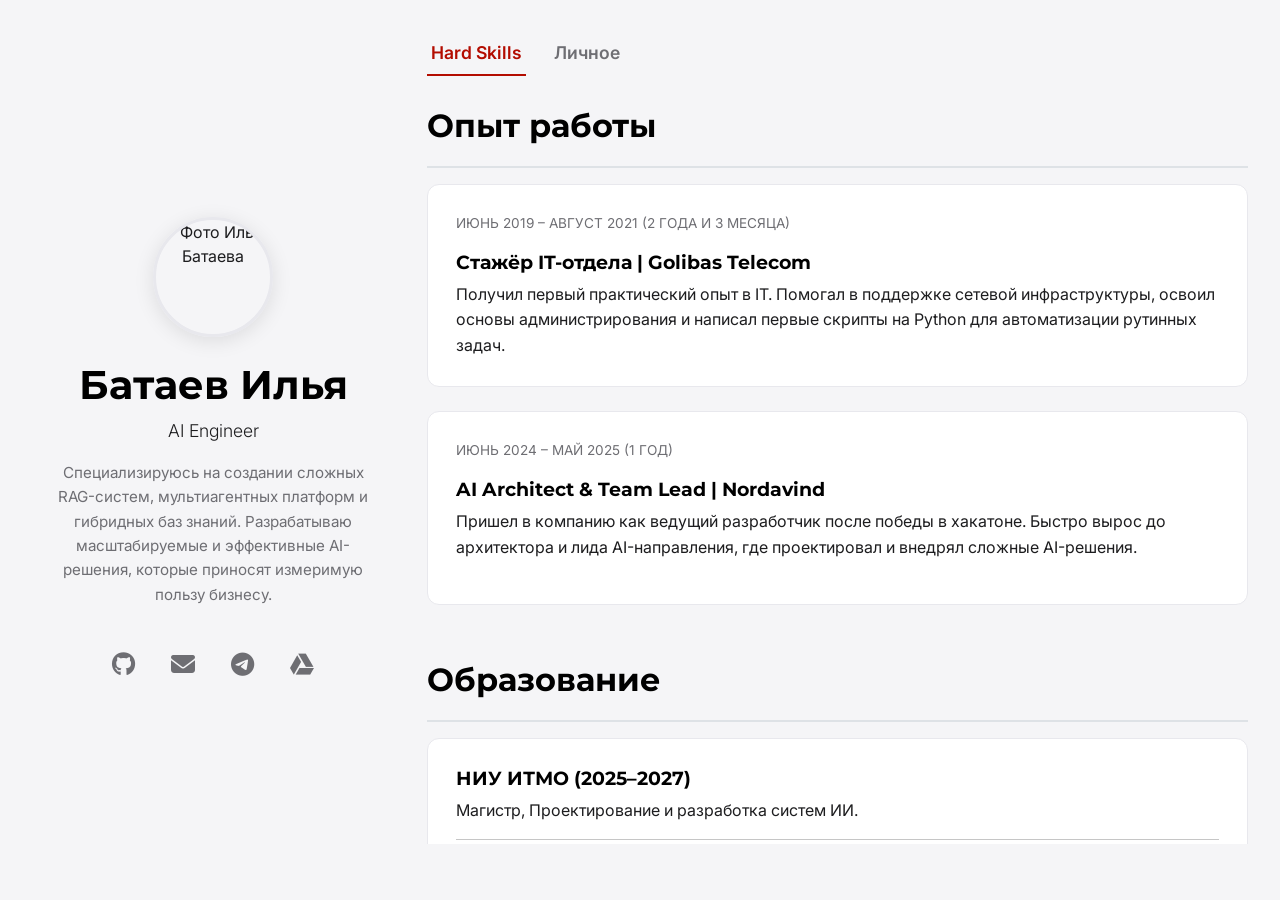
==== commit 35132384: "fix contact" ====
--- a/index.html
+++ b/index.html
@@ -276,9 +276,10 @@
                 </p>
                 <div class="contact-links mt-4">
                     <a href="https://github.com/Bataevk" target="_blank" title="GitHub"><i class="fab fa-github"></i></a>
-                    <a href="mailto:bis.21@gmail.com" title="Email"><i class="fas fa-envelope"></i></a>
-                    <a href="https://bataevk.github.io" target="_blank" title="Личный сайт"><i class="fas fa-globe"></i></a>
-                    <a href="https://t.me/bataevk" target="_blank" title="Telegram"><i class="fab fa-telegram"></i></a>
+                    <a href="mailto:botai.i@yandex.ru" title="Email"><i class="fas fa-envelope"></i></a>
+                    <a href="https://t.me/bis_job" target="_blank" title="Telegram"><i class="fab fa-telegram"></i></a>
+                    <!-- ГУГЛ ДИСК -->
+                    <a href="https://drive.google.com/drive/folders/1vX9Awkf_83Oz_TfGdN15URZUiTn4Z7JE?usp=sharing" target="_blank" title="Google Drive"><i class="fab fa-google-drive"></i></a>
                 </div>
             </div>
         </header>
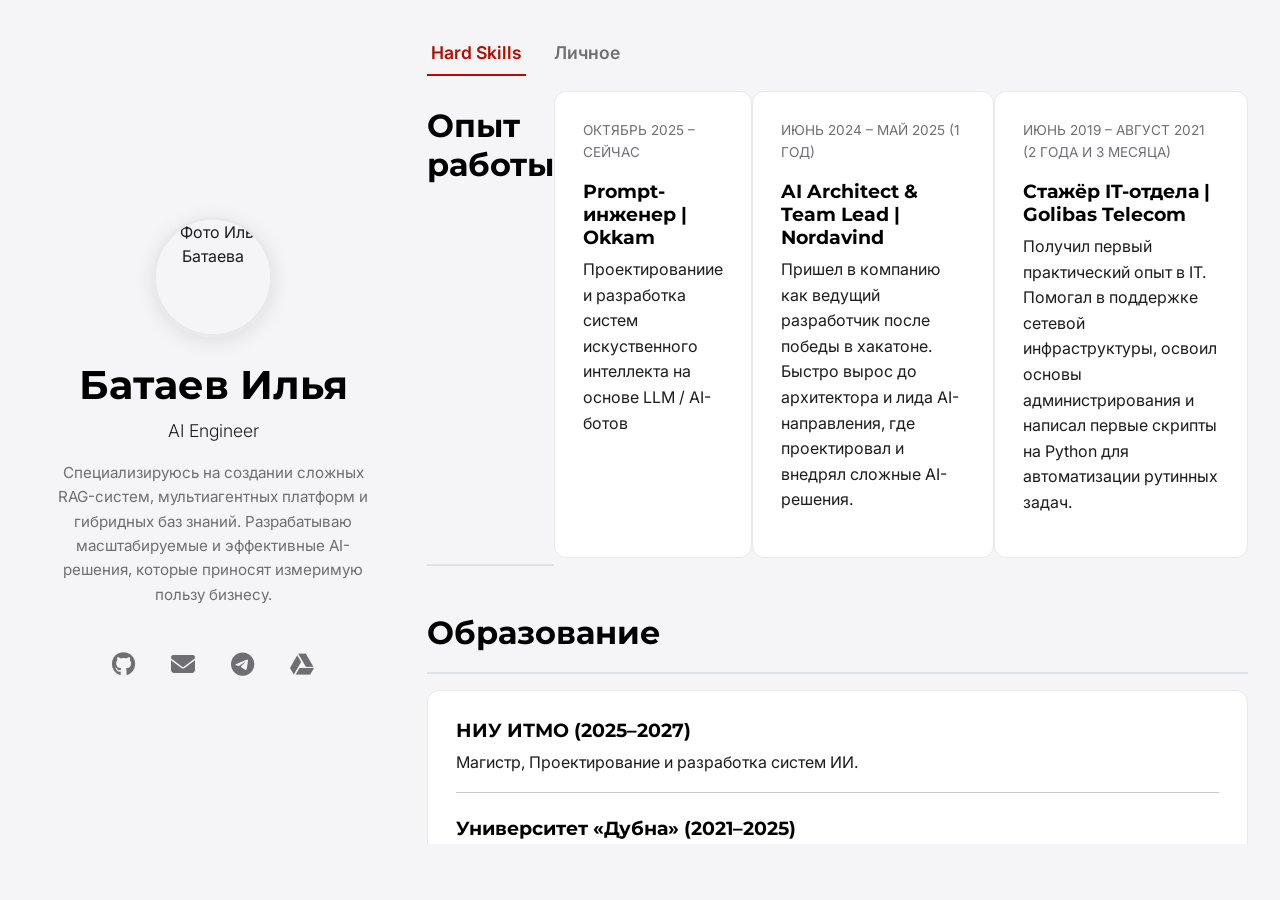
==== commit 464a7059: "Update index.html: experience" ====
--- a/index.html
+++ b/index.html
@@ -299,9 +299,15 @@
                 <!-- Hard Skills Pane -->
                 <div id="hard-skills" class="tab-pane active">
 
-                    <section id="experience" class="content-section mb-3 d-flex flex-column-reverse">
-                        <div class="fade-in-up sticky-top bg-theme py-3 mb-3 border-2 border-bottom order-last">
+                    <section id="experience" class="content-section mb-3 d-flex">
+                        <div class="fade-in-up sticky-top bg-theme py-3 mb-3 border-2 border-bottom">
                             <h2 class="mb-1">Опыт работы</h2>
+                        </div>
+
+                       <div class="content-card fade-in-up" style="transition-delay: 200ms;">
+                            <p class="card-meta">ОКТЯБРЬ 2025 – СЕЙЧАС</p>
+                            <h3 class="card-title pb-2"> Prompt-инженер | Okkam</h3>
+                            <p class="mb-0"> Проектированиие и разработка систем искуственного интеллекта на основе LLM / AI-ботов</p>
                         </div>
                         
                         <div class="content-card fade-in-up" style="transition-delay: 100ms;">
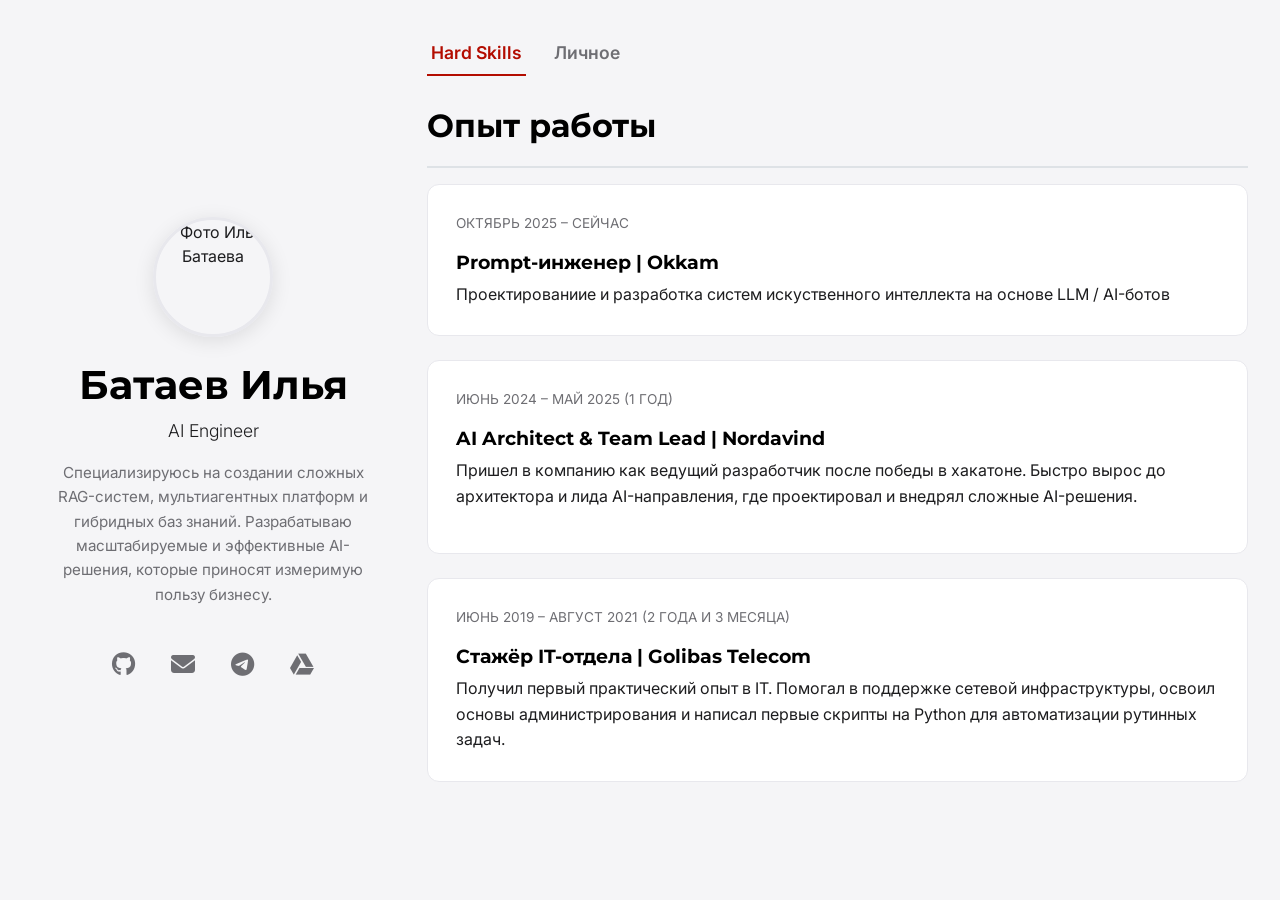
==== commit b0cd990e: "fix column experience" ====
--- a/index.html
+++ b/index.html
@@ -299,7 +299,7 @@
                 <!-- Hard Skills Pane -->
                 <div id="hard-skills" class="tab-pane active">
 
-                    <section id="experience" class="content-section mb-3 d-flex">
+                    <section id="experience" class="content-section mb-3 d-flex flex-column">
                         <div class="fade-in-up sticky-top bg-theme py-3 mb-3 border-2 border-bottom">
                             <h2 class="mb-1">Опыт работы</h2>
                         </div>
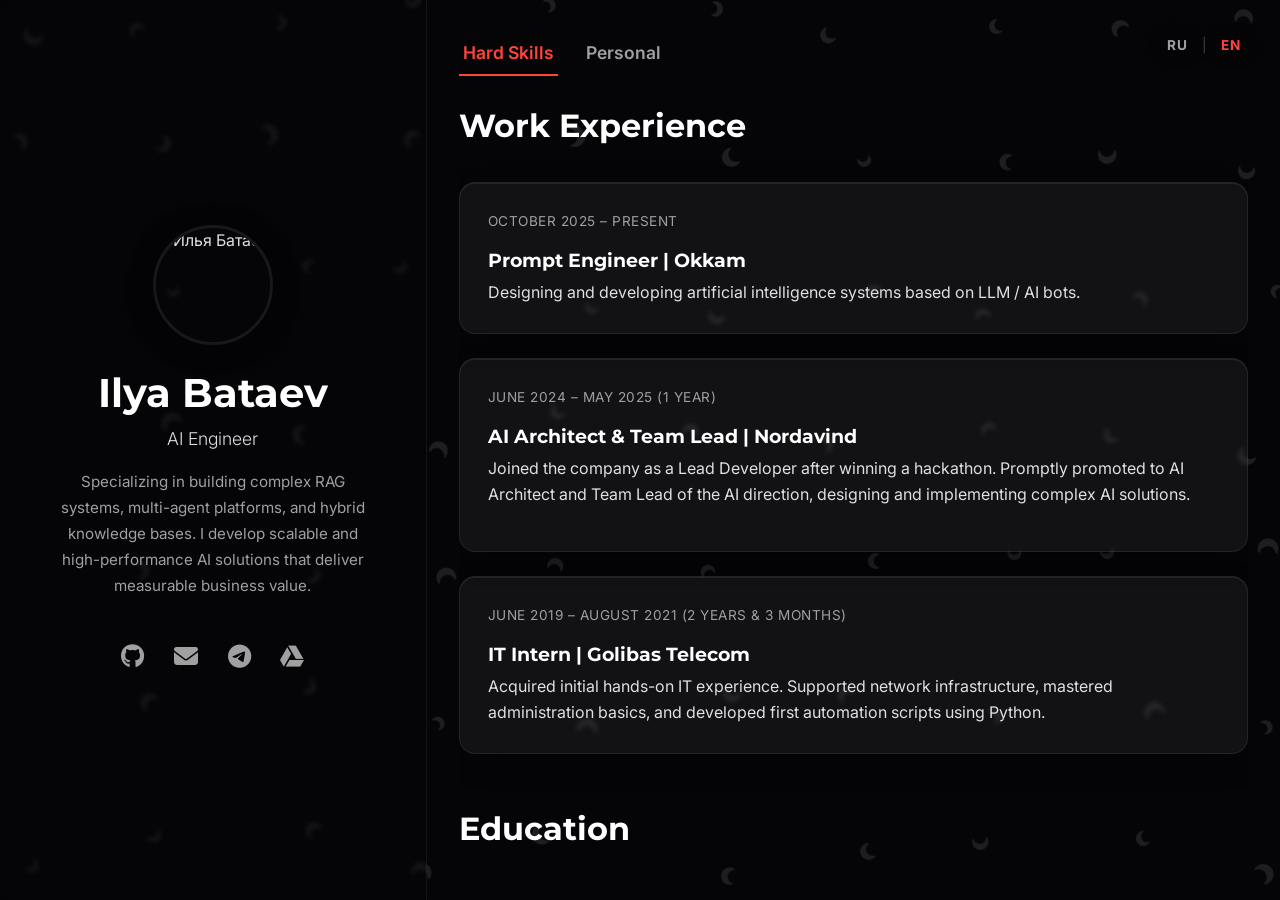
==== commit 61bb0801: "add: en&style" ====
--- a/index.html
+++ b/index.html
@@ -8,10 +8,10 @@
     <!-- meta image -->
     <meta property="og:image" content="https://avatars.githubusercontent.com/u/106013347?v=4">
     <!-- Bootstrap 5 -->
-    <link href="https://cdn.jsdelivr.net/npm/bootstrap@5.3.3/dist/css/bootstrap.min.css" rel="stylesheet" xintegrity="sha384-QWTKZyjpPEjISv5WaRU9OFeRpok6YctnYmDr5pNlyT2bRjXh0JMhjY6hW+ALEwIH" crossorigin="anonymous">
+    <link href="https://cdn.jsdelivr.net/npm/bootstrap@5.3.3/dist/css/bootstrap.min.css" rel="stylesheet" integrity="sha384-QWTKZyjpPEjISv5WaRU9OFeRpok6YctnYmDr5pNlyT2bRjXh0JMhjY6hW+ALEwIH" crossorigin="anonymous">
     
     <!-- Font Awesome (for icons) -->
-    <link rel="stylesheet" href="https://cdnjs.cloudflare.com/ajax/libs/font-awesome/6.5.2/css/all.min.css" xintegrity="sha512-SnH5WK+bZxgPHs44uWIX+LLJAJ9/2PkPKZ5QiAj6Ta86w+fsb2TkcmfRyVX3pBnMFcV7oQPJkl9QevSCWr3W6A==" crossorigin="anonymous" referrerpolicy="no-referrer" />
+    <link rel="stylesheet" href="https://cdnjs.cloudflare.com/ajax/libs/font-awesome/6.5.2/css/all.min.css" integrity="sha512-SnH5WK+bZxgPHs44uWIX+LLJAJ9/2PkPKZ5QiAj6Ta86w+fsb2TkcmfRyVX3pBnMFcV7oQPJkl9QevSCWr3W6A==" crossorigin="anonymous" referrerpolicy="no-referrer" />
 
     <!-- Google Fonts -->
     <link rel="preconnect" href="https://fonts.googleapis.com">
@@ -20,68 +20,46 @@
 
     <style>
         :root {
-            /* Light Theme */
-            --bg-color-light: #f5f5f7;
-            --text-color-light: #1d1d1f;
-            --header-color-light: #000000;
-            --primary-color-light: #b30c00; /* Deeper Scarlet */
-            --card-bg-light: #ffffff;
-            --card-border-light: #e8e8ed;
-            --subtle-text-light: #6e6e73;
-            
-            /* Dark Theme */
-            --bg-color-dark: #121212;
+            /* Theme Configured for Space Black Aesthetics & High-fidelity Translucency */
+            --bg-color-dark: #050508;
             --text-color-dark: #e0e0e0;
             --header-color-dark: #ffffff;
-            --primary-color-dark: #ff453a; /* Brighter Scarlet for Dark Mode */
-            --card-bg-dark: #1e1e1e;
-            --card-border-dark: #333333;
+            --primary-color-dark: #ff453a; /* Brighter Scarlet for High Contrast */
+            --card-bg-dark: rgba(255, 255, 255, 0.02);
+            --card-border-dark: rgba(255, 255, 255, 0.06);
             --subtle-text-dark: #a0a0a0;
         }
 
-        /* --- Default Light Theme --- */
+        /* --- Default Dark Theme Setup --- */
         body {
-            --bg-color: var(--bg-color-light);
-            --text-color: var(--text-color-light);
-            --header-color: var(--header-color-light);
-            --primary-color: var(--primary-color-light);
-            --card-bg: var(--card-bg-light);
-            --card-border: var(--card-border-light);
-            --subtle-text: var(--subtle-text-light);
+            --bg-color: var(--bg-color-dark);
+            --text-color: var(--text-color-dark);
+            --header-color: var(--header-color-dark);
+            --primary-color: var(--primary-color-dark);
+            --card-bg: var(--card-bg-dark);
+            --card-border: var(--card-border-dark);
+            --subtle-text: var(--subtle-text-dark);
 
             font-family: 'Inter', -apple-system, BlinkMacSystemFont, "Segoe UI", Roboto, Helvetica, Arial, sans-serif;
-            background-color: var(--bg-color);
+            background-color: var(--bg-color) !important;
             color: var(--text-color);
             transition: background-color 0.3s, color 0.3s;
             -webkit-font-smoothing: antialiased;
             -moz-osx-font-smoothing: grayscale;
-        }
+            overflow-x: hidden;
+        }
+        
         .bg-theme {
-            background-color: var(--bg-color);
-        }
-
-        /* --- Dark Theme via prefers-color-scheme --- */
-        @media (prefers-color-scheme: dark) {
-            .bg-theme {
-                background-color: var(--bg-color-dark);
-            }
-            body {
-                --bg-color: var(--bg-color-dark);
-                --text-color: var(--text-color-dark);
-                --header-color: var(--header-color-dark);
-                --primary-color: var(--primary-color-dark);
-                --card-bg: var(--card-bg-dark);
-                --card-border: var(--card-border-dark);
-                --subtle-text: var(--subtle-text-dark);
-            }
-            ::-webkit-scrollbar { width: 8px; }
-            ::-webkit-scrollbar-track { background: var(--bg-color); }
-            ::-webkit-scrollbar-thumb { background: #444; border-radius: 4px; }
-            ::-webkit-scrollbar-thumb:hover { background: #555; }
-        }
+            background-color: var(--bg-color) !important;
+        }
+
+        ::-webkit-scrollbar { width: 8px; }
+        ::-webkit-scrollbar-track { background: var(--bg-color); }
+        ::-webkit-scrollbar-thumb { background: #1e1e24; border-radius: 4px; }
+        ::-webkit-scrollbar-thumb:hover { background: #2e2e38; }
 
         /* --- General & Typography --- */
-        h1, h2, h3, h4 { font-family: 'Montserrat', sans-serif; color: var(--header-color); font-weight: 700; }
+        h1, h2, h3, h4, h5 { font-family: 'Montserrat', sans-serif; color: var(--header-color); font-weight: 700; }
         a { color: var(--primary-color); text-decoration: none; transition: all 0.2s ease-in-out; }
         a:hover { color: var(--header-color); text-decoration: none; }
         p { line-height: 1.6; }
@@ -90,7 +68,10 @@
         .poster-layout {
             display: flex;
             flex-wrap: wrap;
-        }
+            position: relative;
+            z-index: 1;
+        }
+        
         #poster-header {
             position: sticky;
             top: 0;
@@ -99,10 +80,15 @@
             display: flex;
             flex-direction: column;
             justify-content: space-between;
+            background-color: rgba(5, 5, 8, 0.4); /* Glassmorphic transparency */
+            backdrop-filter: blur(2px);
+            -webkit-backdrop-filter: blur(2px);
+            border-right: 1px solid rgba(255, 255, 255, 0.06);
+            z-index: 10;
         }
         #content-main {
             padding: 3rem 2rem;
-            padding-left: 0;
+            padding-left: 2rem;
         }
 
         /* Responsive layout */
@@ -110,7 +96,12 @@
             #poster-header {
                 position: static;
                 height: auto;
-                padding-bottom: 1rem;
+                padding-bottom: 2rem;
+                border-right: none;
+                border-bottom: 1px solid rgba(255, 255, 255, 0.06);
+                background-color: rgba(5, 5, 8, 0.5);
+                backdrop-filter: blur(2px);
+                -webkit-backdrop-filter: blur(2px);
             }
             #content-main, #poster-header {
                 padding: 2rem 1.5rem;
@@ -123,31 +114,105 @@
             height: 120px;
             object-fit: cover;
             border-radius: 50%;
-            border: 3px solid var(--card-border);
-            box-shadow: 0 4px 20px rgba(0,0,0,0.1);
+            border: 3px solid rgba(255, 255, 255, 0.08);
+            box-shadow: 0 4px 25px rgba(0, 0, 0, 0.5);
         }
         #poster-header h1 { font-size: 2.5rem; margin-top: 1.5rem; }
         #poster-header .lead { color: var(--text-color); font-size: 1.1rem; }
-        #poster-header .bio { color: var(--subtle-text); font-size: 0.95rem; }
-
-        /* --- Right Content Panel --- */
+        #poster-header .bio { color: var(--subtle-text); font-size: 0.95rem; line-height: 1.7; }
+
+        /* --- Language Switcher (Fixed Floating Element) --- */
+        .lang-switch-container {
+            position: fixed;
+            right: 2rem;
+            top: 2rem;
+            display: flex;
+            align-items: center;
+            gap: 0.4rem;
+            background: none !important;
+            border: none !important;
+            padding: 0;
+            margin-bottom: 0;
+            z-index: 9999; /* Highest priority overlay */
+            pointer-events: auto;
+        }
+        .lang-btn {
+            background: none;
+            border: none;
+            color: var(--subtle-text);
+            font-weight: 700;
+            font-size: 0.85rem;
+            padding: 0.2rem 0.5rem;
+            cursor: pointer;
+            transition: color 0.3s ease, transform 0.2s ease;
+            text-shadow: 0 1px 4px rgba(0, 0, 0, 0.8), 0 0 20px rgba(0, 0, 0, 0.4);
+            letter-spacing: 0.5px;
+        }
+        .lang-btn:hover {
+            color: var(--header-color);
+            transform: translateY(-1px);
+        }
+        .lang-btn.active {
+            color: var(--primary-color);
+        }
+        .lang-divider {
+            color: rgba(255, 255, 255, 0.25);
+            font-size: 0.85rem;
+            user-select: none;
+            text-shadow: 0 1px 4px rgba(0, 0, 0, 0.8);
+        }
+        
+        @media (max-width: 575.98px) {
+            .lang-switch-container {
+                right: 1.25rem;
+                top: 1.25rem;
+            }
+        }
+
+        /* --- Cosmic Moon Background Grid --- */
+        .moon-bg-container {
+            position: fixed;
+            top: 0;
+            left: 0;
+            width: 100vw;
+            height: 100vh;
+            z-index: 0;
+            pointer-events: none;
+            overflow: hidden;
+        }
+        .moon-texture-item {
+            position: absolute;
+            color: #ffffff;
+            opacity: 0.1; /* High fidelity aesthetic opacity */
+            font-size: 1.25rem;
+            pointer-events: none;
+            user-select: none;
+            will-change: transform;
+        }
+
+        /* --- iOS 26 High Fidelity Glassmorphism Cards --- */
         .content-section h2 { margin-bottom: 1rem; }
         .content-card {
-            background-color: var(--card-bg);
-            border: 1px solid var(--card-border);
-            border-radius: 12px;
+            background-color: #49494933 !important; /* Rich physical semi-transparent background */
+            border: 1px solid rgba(255, 255, 255, 0.08);
+            border-radius: 16px; /* Smooth rounded corners */
             padding: 1.75rem;
             margin-bottom: 1.5rem;
-            transition: transform 0.3s ease, box-shadow 0.3s ease;
+            backdrop-filter: blur(2px);
+            -webkit-backdrop-filter: blur(2px);
+            /* Double highlight box shadow for real physical glass bezel look */
+            box-shadow: inset 0 1px 0 0 rgba(255, 255, 255, 0.08), 0 10px 30px -10px rgba(0, 0, 0, 0.5);
+            transition: transform 0.4s cubic-bezier(0.16, 1, 0.3, 1), box-shadow 0.4s ease, border-color 0.4s ease;
         }
         .content-card:hover {
-            transform: translateY(-5px);
-            box-shadow: 0 10px 30px -10px rgba(0,0,0,0.15);
+            transform: translateY(-5px) scale(1.01);
+            box-shadow: inset 0 1px 0 0 rgba(255, 255, 255, 0.15), 0 20px 40px -15px rgba(255, 69, 58, 0.2);
+            border-color: rgba(255, 69, 58, 0.35);
         }
         .card-title { color: var(--header-color); font-size: 1.2rem; }
-        .card-meta { color: var(--subtle-text); font-size: 0.85rem; margin-bottom: 1rem; }
+        .card-meta { color: var(--subtle-text); font-size: 0.85rem; margin-bottom: 1rem; letter-spacing: 0.5px; }
         
-         /* --- Card Expansion Animation --- */
+        /* --- Card Expansion Animation --- */
         .content-card:has(.full-desc) {
             cursor: pointer;
         }
@@ -167,29 +232,30 @@
             margin-bottom: 0;
         }
         .content-card.expanded .full-desc {
-            max-height: 500px;
+            max-height: 600px;
             opacity: 1;
             transform: translateY(0);
         }
-
 
         /* --- Skill Badges --- */
         .skills-group { margin-bottom: 1.5rem; }
         .skills-group h4 { font-size: 0.9rem; color: var(--subtle-text); text-transform: uppercase; letter-spacing: 1px; margin-bottom: 1rem; }
         .skill-badge {
             display: inline-block;
-            background-color: var(--card-bg);
+            background-color: rgba(255, 255, 255, 0.02);
             color: var(--primary-color);
             padding: 0.5rem 1rem;
             border-radius: 20px;
             margin: 0.25rem;
             font-size: 0.85rem;
             font-weight: 500;
-            border: 1px solid var(--card-border-light);
+            border: 1px solid rgba(255, 255, 255, 0.06);
             transition: all 0.2s;
         }
-        @media (prefers-color-scheme: dark) {
-            .skill-badge { border-color: var(--card-border-dark); }
+        .skill-badge:hover {
+            background-color: rgba(255, 69, 58, 0.1);
+            transform: translateY(-2px);
+            border-color: rgba(255, 69, 58, 0.3);
         }
 
         /* --- Animations --- */
@@ -203,7 +269,7 @@
         /* --- Contact Links --- */
         .contact-links a {
             font-size: 1.5rem;
-            margin: 0 1rem;
+            margin: 0 0.8rem;
             color: var(--subtle-text);
             transition: color 0.3s, transform 0.3s;
         }
@@ -213,7 +279,7 @@
             text-decoration: none;
         }
 
-        /* --- NEW: TABS STYLES --- */
+        /* --- TABS STYLES --- */
         .tabs-nav {
             display: flex;
             gap: 1.5rem;
@@ -222,7 +288,7 @@
             background: none;
             border: none;
             padding: 0.5rem 0.25rem;
-            margin-bottom: -1px; /* To make the active border overlap the container's border */
+            margin-bottom: -1px;
             font-size: 1.1rem;
             font-weight: 600;
             color: var(--subtle-text);
@@ -237,18 +303,21 @@
         .tabs-content {
             position: relative;
             overflow-y: scroll;
-            overflow-x: hidden; /* Important for swipe animations */
+            overflow-x: hidden;
             height: 90%;
+            scrollbar-width: none; /* Firefox */
+        }
+        .tabs-content::-webkit-scrollbar {
+            display: none; /* Safari & Chrome */
         }
         .tab-pane {
             transition: opacity 0.4s ease-in-out, transform 0.4s ease-in-out;
-            display: none; /* Hidden by default */
+            display: none;
         }
         .tab-pane.active {
            display: block;
         }
 
-        /* Animation classes toggled by JS */
         .tab-pane.exiting {
             opacity: 0;
             transform: translateX(-30px);
@@ -258,39 +327,69 @@
             transform: translateX(30px);
         }
 
+        /* Transparent Header sticky backgrounds */
+        .sticky-top.bg-theme {
+            background-color: transparent !important;
+            backdrop-filter: none !important;
+            -webkit-backdrop-filter: none !important;
+            border-bottom: none !important;
+        }
+
+        /* Utility classes for switching languages */
+        .lang-ru, .lang-en {
+            transition: opacity 0.15s ease-in-out;
+        }
     </style>
 </head>
 <body>
 
+<!-- Floating Language Switcher -->
+<div class="lang-switch-container">
+    <button class="lang-btn" id="btn-ru" onclick="setLanguage('ru')">RU</button>
+    <span class="lang-divider">|</span>
+    <button class="lang-btn" id="btn-en" onclick="setLanguage('en')">EN</button>
+</div>
+
 <div class="container-fluid">
     <div class="poster-layout row">
 
-        <!-- ======================= LEFT POSTER PANEL (UNCHANGED) ======================= -->
+        <!-- ======================= LEFT POSTER PANEL ======================= -->
         <header id="poster-header" class="col-lg-4 px-5 vh-100">
             <div class="poster-intro d-flex flex-column align-items-center text-center h-100 justify-content-center">
-                <img src="https://avatars.githubusercontent.com/u/106013347?v=4" alt="Фото Ильи Батаева" class="profile-img fade-in-up">
-                <h1 class="mt-4 fade-in-up" style="transition-delay: 100ms;">Батаев Илья</h1>
+                <img src="https://avatars.githubusercontent.com/u/106013347?v=4" alt="Илья Батаев" class="profile-img fade-in-up">
+                
+                <h1 class="mt-4 fade-in-up" style="transition-delay: 100ms;">
+                    <span class="lang-ru">Батаев Илья</span>
+                    <span class="lang-en d-none">Ilya Bataev</span>
+                </h1>
+                
                 <p class="lead fade-in-up" style="transition-delay: 200ms;">AI Engineer</p>
+                
                 <p class="bio fade-in-up" style="transition-delay: 300ms;">
-                    Специализируюсь на создании сложных RAG-систем, мультиагентных платформ и гибридных баз знаний. Разрабатываю масштабируемые и эффективные AI-решения, которые приносят измеримую пользу бизнесу.
+                    <span class="lang-ru">Специализируюсь на создании сложных RAG-систем, мультиагентных платформ и гибридных баз знаний. Разрабатываю масштабируемые и эффективные AI-решения, которые приносят измеримую пользу бизнесу.</span>
+                    <span class="lang-en d-none">Specializing in building complex RAG systems, multi-agent platforms, and hybrid knowledge bases. I develop scalable and high-performance AI solutions that deliver measurable business value.</span>
                 </p>
+                
                 <div class="contact-links mt-4">
                     <a href="https://github.com/Bataevk" target="_blank" title="GitHub"><i class="fab fa-github"></i></a>
                     <a href="mailto:botai.i@yandex.ru" title="Email"><i class="fas fa-envelope"></i></a>
                     <a href="https://t.me/bis_job" target="_blank" title="Telegram"><i class="fab fa-telegram"></i></a>
-                    <!-- ГУГЛ ДИСК -->
+                    <!-- GOOGLE DRIVE -->
                     <a href="https://drive.google.com/drive/folders/1vX9Awkf_83Oz_TfGdN15URZUiTn4Z7JE?usp=sharing" target="_blank" title="Google Drive"><i class="fab fa-google-drive"></i></a>
                 </div>
             </div>
         </header>
 
-        <!-- ======================= RIGHT CONTENT PANEL (MODIFIED) ======================= -->
+        <!-- ======================= RIGHT CONTENT PANEL ======================= -->
         <main id="content-main" class="col-lg-8 vh-100 pt-lg-3">
             
             <!-- Tabs Navigation -->
             <div class="tabs-nav fade-in-up py-3">
                 <button class="tab-link active" data-tab="hard-skills">Hard Skills</button>
-                <button class="tab-link" data-tab="personal">Личное</button>
+                <button class="tab-link" data-tab="personal">
+                    <span class="lang-ru">Личное</span>
+                    <span class="lang-en d-none">Personal</span>
+                </button>
             </div>
 
             <!-- Tabs Content -->
@@ -299,102 +398,228 @@
                 <!-- Hard Skills Pane -->
                 <div id="hard-skills" class="tab-pane active">
 
+                    <!-- Experience Section -->
                     <section id="experience" class="content-section mb-3 d-flex flex-column">
                         <div class="fade-in-up sticky-top bg-theme py-3 mb-3 border-2 border-bottom">
-                            <h2 class="mb-1">Опыт работы</h2>
-                        </div>
-
-                       <div class="content-card fade-in-up" style="transition-delay: 200ms;">
-                            <p class="card-meta">ОКТЯБРЬ 2025 – СЕЙЧАС</p>
-                            <h3 class="card-title pb-2"> Prompt-инженер | Okkam</h3>
-                            <p class="mb-0"> Проектированиие и разработка систем искуственного интеллекта на основе LLM / AI-ботов</p>
+                            <h2 class="mb-1">
+                                <span class="lang-ru">Опыт работы</span>
+                                <span class="lang-en d-none">Work Experience</span>
+                            </h2>
+                        </div>
+
+                        <!-- Experience Card 1 -->
+                        <div class="content-card fade-in-up" style="transition-delay: 200ms;">
+                            <p class="card-meta">
+                                <span class="lang-ru">ОКТЯБРЬ 2025 – СЕЙЧАС</span>
+                                <span class="lang-en d-none">OCTOBER 2025 – PRESENT</span>
+                            </p>
+                            <h3 class="card-title pb-2">
+                                <span class="lang-ru">Prompt-инженер | Okkam</span>
+                                <span class="lang-en d-none">Prompt Engineer | Okkam</span>
+                            </h3>
+                            <p class="mb-0">
+                                <span class="lang-ru">Проектирование и разработка систем искусственного интеллекта на основе LLM / AI-ботов.</span>
+                                <span class="lang-en d-none">Designing and developing artificial intelligence systems based on LLM / AI bots.</span>
+                            </p>
                         </div>
                         
+                        <!-- Experience Card 2 (Expandable) -->
                         <div class="content-card fade-in-up" style="transition-delay: 100ms;">
-                            <p class="card-meta">ИЮНЬ 2024 – МАЙ 2025 (1 ГОД)</p>
+                            <p class="card-meta">
+                                <span class="lang-ru">ИЮНЬ 2024 – МАЙ 2025 (1 ГОД)</span>
+                                <span class="lang-en d-none">JUNE 2024 – MAY 2025 (1 YEAR)</span>
+                            </p>
                             <h3 class="card-title pb-2">AI Architect & Team Lead | Nordavind</h3>
-                            <p class="mb-3 short-desc">Пришел в компанию как ведущий разработчик после победы в хакатоне. Быстро вырос до архитектора и лида AI-направления, где проектировал и внедрял сложные AI-решения.</p>
+                            
+                            <p class="mb-3 short-desc">
+                                <span class="lang-ru">Пришел в компанию как ведущий разработчик после победы в хакатоне. Быстро вырос до архитектора и лида AI-направления, где проектировал и внедрял сложные AI-решения.</span>
+                                <span class="lang-en d-none">Joined the company as a Lead Developer after winning a hackathon. Promptly promoted to AI Architect and Team Lead of the AI direction, designing and implementing complex AI solutions.</span>
+                            </p>
+                            
                             <div class="full-desc">
-                                <h5>Ключевые достижения:</h5>
+                                <h5>
+                                    <span class="lang-ru">Ключевые достижения:</span>
+                                    <span class="lang-en d-none">Key Achievements:</span>
+                                </h5>
                                 <ul>
-                                    <li><b>Виртуальный ассистент «Ask Handy»:</b> Спроектировал и возглавил разработку. Повысил точность ответов на 30% и снизил время ответа на 40% за счет оптимизации RAG-пайплайна.</li>
-                                    <li><b>Корпоративный поисковый ассистент:</b> Разработал RAG-архитектуру с query chains для анализа внутренних документов. Ускорил поиск информации для сотрудников на 60%.</li>
-                                    <li><b>Руководство командой:</b> Сформировал и руководил командой из 3 разработчиков, внедрил практики код-ревью и CI/CD, что ускорило цикл разработки на 25%.</li>
+                                    <li>
+                                        <span class="lang-ru"><b>Виртуальный ассистент «Ask Handy»:</b> Спроектировал и возглавел разработку. Повысил точность ответов на 30% и снизил время ответа на 40% за счет оптимизации RAG-пайплайна.</span>
+                                        <span class="lang-en d-none"><b>«Ask Handy» Virtual Assistant:</b> Designed and led the development. Boosted answer accuracy by 30% and slashed response latency by 40% through RAG pipeline optimization.</span>
+                                    </li>
+                                    <li>
+                                        <span class="lang-ru"><b>Корпоративный поисковый ассистент:</b> Разработал RAG-архитектуру с query chains для анализа внутренних документов. Ускорил поиск информации для сотрудников на 60%.</span>
+                                        <span class="lang-en d-none"><b>Enterprise Search Assistant:</b> Built a RAG architecture leveraging query chains for internal documentation analysis. Sped up information retrieval for employees by 60%.</span>
+                                    </li>
+                                    <li>
+                                        <span class="lang-ru"><b>Руководство командой:</b> Сформировал и руководил командой из 3 разработчиков, внедрил практики код-ревью и CI/CD, что ускорило цикл разработки на 25%.</span>
+                                        <span class="lang-en d-none"><b>Team Leadership:</b> Built and managed a team of 3 developers, introduced code review practices and CI/CD pipelines, accelerating the development cycle by 25%.</span>
+                                    </li>
                                 </ul>
-                                <p class="mb-0"><b>Стек:</b> LangGraph, RAG, Query Chains, Neo4j, ChromaDB, FastAPI, Docker.</p>
+                                <p class="mb-0">
+                                    <span class="lang-ru"><b>Стек:</b> LangGraph, RAG, Query Chains, Neo4j, ChromaDB, FastAPI, Docker.</span>
+                                    <span class="lang-en d-none"><b>Stack:</b> LangGraph, RAG, Query Chains, Neo4j, ChromaDB, FastAPI, Docker.</span>
+                                </p>
                             </div>
                         </div>
                         
+                        <!-- Experience Card 3 -->
                         <div class="content-card fade-in-up" style="transition-delay: 200ms;">
-                            <p class="card-meta">ИЮНЬ 2019 – АВГУСТ 2021 (2 ГОДА И 3 МЕСЯЦА)</p>
-                            <h3 class="card-title pb-2">Стажёр IT-отдела | Golibas Telecom</h3>
-                            <p class="mb-0">Получил первый практический опыт в IT. Помогал в поддержке сетевой инфраструктуры, освоил основы администрирования и написал первые скрипты на Python для автоматизации рутинных задач.</p>
+                            <p class="card-meta">
+                                <span class="lang-ru">ИЮНЬ 2019 – АВГУСТ 2021 (2 ГОДА И 3 МЕСЯЦА)</span>
+                                <span class="lang-en d-none">JUNE 2019 – AUGUST 2021 (2 YEARS & 3 MONTHS)</span>
+                            </p>
+                            <h3 class="card-title pb-2">
+                                <span class="lang-ru">Стажёр IT-отдела | Golibas Telecom</span>
+                                <span class="lang-en d-none">IT Intern | Golibas Telecom</span>
+                            </h3>
+                            <p class="mb-0">
+                                <span class="lang-ru">Получил первый практический опыт в IT. Помогал в поддержке сетевой инфраструктуры, освоил основы администрирования и написал первые скрипты на Python для автоматизации рутинных задач.</span>
+                                <span class="lang-en d-none">Acquired initial hands-on IT experience. Supported network infrastructure, mastered administration basics, and developed first automation scripts using Python.</span>
+                            </p>
                         </div>
                     </section>
                     
+                    <!-- Education Section -->
                     <section id="education" class="content-section mb-3 d-flex flex-column">
                         <div class="fade-in-up sticky-top bg-theme py-3 mb-3 border-2 border-bottom">
-                            <h2 class="mb-1">Образование</h2>
+                            <h2 class="mb-1">
+                                <span class="lang-ru">Образование</span>
+                                <span class="lang-en d-none">Education</span>
+                            </h2>
                         </div>
                         <div class="content-card fade-in-up" style="transition-delay: 100ms;">
-                            <h4 class="card-title pb-2" style="size: 1rem;">НИУ ИТМО (2025–2027)</h4>
-                            <p class="mb-3">Магистр, Проектирование и разработка систем ИИ.</p>
-                            <hr>
-                            <h4 class="card-title pb-2" style="size: 1rem; margin-top: 1.5rem;">Университет «Дубна» (2021–2025)</h4>
-                            <p class="mb-3">Бакалавр с отличием, Информатика и ВТ.</p>
-                            <hr>
-                            <h4 class="card-title pb-2" style="size: 1rem; margin-top: 1.5rem;">МФТИ (2024–2025)</h4>
-                            <p class="mb-0">Диплом о проф. переподготовке, Специалист по анализу больших данных.</p>
+                            <h4 class="card-title pb-2" style="font-size: 1.15rem;">
+                                <span class="lang-ru">НИУ ИТМО (2025–2027)</span>
+                                <span class="lang-en d-none">ITMO University (2025–2027)</span>
+                            </h4>
+                            <p class="mb-3">
+                                <span class="lang-ru">Магистр, Проектирование и разработка систем ИИ.</span>
+                                <span class="lang-en d-none">Master's degree, Design and Development of AI Systems.</span>
+                            </p>
+                            <hr style="opacity: 0.15;">
+                            
+                            <h4 class="card-title pb-2" style="font-size: 1.15rem; margin-top: 1.5rem;">
+                                <span class="lang-ru">Университет «Дубна» (2021–2025)</span>
+                                <span class="lang-en d-none">Dubna State University (2021–2025)</span>
+                            </h4>
+                            <p class="mb-3">
+                                <span class="lang-ru">Бакалавр с отличием, Информатика и ВТ.</span>
+                                <span class="lang-en d-none">Bachelor's degree with honors, Computer Science and Engineering.</span>
+                            </p>
+                            <hr style="opacity: 0.15;">
+                            
+                            <h4 class="card-title pb-2" style="font-size: 1.15rem; margin-top: 1.5rem;">
+                                <span class="lang-ru">МФТИ (2024–2025)</span>
+                                <span class="lang-en d-none">MIPT (2024–2025)</span>
+                            </h4>
+                            <p class="mb-0">
+                                <span class="lang-ru">Диплом о проф. переподготовке, Специалист по анализу больших данных.</span>
+                                <span class="lang-en d-none">Professional retraining diploma, Big Data Analyst Specialist.</span>
+                            </p>
                         </div>
                     </section>
                     
-                    
+                    <!-- Projects Section -->
                     <section id="projects" class="content-section mb-3 d-flex flex-column">
                         <div class="fade-in-up sticky-top bg-theme py-3 mb-3 border-2 border-bottom">
-                            <h2 class="mb-1">Проекты и Достижения</h2>
-                        </div>
-
+                            <h2 class="mb-1">
+                                <span class="lang-ru">Проекты и Достижения</span>
+                                <span class="lang-en d-none">Projects & Achievements</span>
+                            </h2>
+                        </div>
+
+                        <!-- Project 1 -->
                         <div class="content-card fade-in-up" style="transition-delay: 100ms;">
-                            <p class="card-meta">НАУЧНО-ИССЛЕДОВАТЕЛЬСКАЯ РАБОТА · 2025</p>
-                            <h3 class="card-title pb-2">Система генерации текстовых миров (Quip-Quill)</h3>
-                            <p>Разработал прототип модульной платформы для интерактивных текстовых игр с мультиагентным подходом (LangGraph) и гибридной памятью (Neo4j + ChromaDB). Проект лег в основу магистерской диссертации.</p>
-                            <a href="https://github.com/QuipQuill/quip-quill" target="_blank" class="card-link">Посмотреть на GitHub <i class="fas fa-arrow-right"></i></a>
-                        </div>
-
+                            <p class="card-meta">
+                                <span class="lang-ru">НАУЧНО-ИССЛЕДОВАТЕЛЬСКАЯ РАБОТА · 2025</span>
+                                <span class="lang-en d-none">RESEARCH & DEVELOPMENT · 2025</span>
+                            </p>
+                            <h3 class="card-title pb-2">
+                                <span class="lang-ru">Система генерации текстовых миров (Quip-Quill)</span>
+                                <span class="lang-en d-none">Text-Based World Generation System (Quip-Quill)</span>
+                            </h3>
+                            <p>
+                                <span class="lang-ru">Разработал прототип модульной платформы для интерактивных текстовых игр с мультиагентным подходом (LangGraph) и гибридной памятью (Neo4j + ChromaDB). Проект лег в основу магистерской диссертации.</span>
+                                <span class="lang-en d-none">Developed a prototype of a modular platform for interactive text-based games using a multi-agent approach (LangGraph) and hybrid memory (Neo4j + ChromaDB). This research forms the basis of my Master's thesis.</span>
+                            </p>
+                            <a href="https://github.com/QuipQuill/quip-quill" target="_blank" class="card-link">
+                                <span class="lang-ru">Посмотреть на GitHub <i class="fas fa-arrow-right"></i></span>
+                                <span class="lang-en d-none">View on GitHub <i class="fas fa-arrow-right"></i></span>
+                            </a>
+                        </div>
+
+                        <!-- Project 2 -->
                         <div class="content-card fade-in-up" style="transition-delay: 200ms;">
-                            <p class="card-meta">ДОСТИЖЕНИЕ · 2025</p>
-                            <h3 class="card-title pb-2">Финалист «Я — профессионал»</h3>
-                            <p class="mb-0">Вышел в финал всероссийского студенческого конкурса по направлениям "Искусственный интеллект" и "Программная инженерия".</p>
-                        </div>
-
+                            <p class="card-meta">
+                                <span class="lang-ru">ДОСТИЖЕНИЕ · 2025</span>
+                                <span class="lang-en d-none">ACHIEVEMENT · 2025</span>
+                            </p>
+                            <h3 class="card-title pb-2">
+                                <span class="lang-ru">Финалист «Я — профессионал»</span>
+                                <span class="lang-en d-none">Finalist of "I am a Professional" Contest</span>
+                            </h3>
+                            <p class="mb-0">
+                                <span class="lang-ru">Вышел в финал всероссийского студенческого конкурса по направлениям "Искусственный интеллект" и "Программная инженерия".</span>
+                                <span class="lang-en d-none">Reached the finals of the All-Russian Student Contest in "Artificial Intelligence" and "Software Engineering" tracks.</span>
+                            </p>
+                        </div>
+
+                        <!-- Project 3 -->
                         <div class="content-card fade-in-up" style="transition-delay: 200ms;">
-                            <p class="card-meta">ЛИЧНЫЙ ПРОЕКТ · 2025</p>
-                            <h3 class="card-title pb-2">RL-агент для игры «Рэндзю»</h3>
-                            <p>Агент на основе Deep Q-learning с приоритетным воспроизведением опыта. Включает веб-интерфейс для визуализации поведения и метрик обучения.</p>
-                            <a href="https://github.com/Bataevk" target="_blank" class="card-link">Репозиторий <i class="fas fa-arrow-right"></i></a>
+                            <p class="card-meta">
+                                <span class="lang-ru">ЛИЧНЫЙ ПРОЕКТ · 2025</span>
+                                <span class="lang-en d-none">PERSONAL PROJECT · 2025</span>
+                            </p>
+                            <h3 class="card-title pb-2">
+                                <span class="lang-ru">RL-агент для игры «Рэндзю»</span>
+                                <span class="lang-en d-none">RL Agent for "Renju" Game</span>
+                            </h3>
+                            <p>
+                                <span class="lang-ru">Агент на основе Deep Q-learning с приоритетным воспроизведением опыта. Включает веб-интерфейс для визуализации поведения и метрик обучения.</span>
+                                <span class="lang-en d-none">A reinforcement learning agent based on Deep Q-learning with prioritized experience replay. Features a web UI to visualize agent performance and training metrics.</span>
+                            </p>
+                            <a href="https://github.com/Bataevk" target="_blank" class="card-link">
+                                <span class="lang-ru">Репозиторий <i class="fas fa-arrow-right"></i></span>
+                                <span class="lang-en d-none">Repository <i class="fas fa-arrow-right"></i></span>
+                            </a>
                         </div>
                         
+                        <!-- Project 4 -->
                         <div class="content-card fade-in-up" style="transition-delay: 300ms;">
-                            <p class="card-meta">КЕЙС · 2024</p>
-                            <h3 class="card-title pb-2">GraphRAG как долговременная память для LLM-агента</h3>
-                            <p class="mb-0">На летней школе от AIRI реализовал PoC-решение, сравнив эффективность GraphRAG с классическим RAG. Результаты показали превосходство графового подхода в задачах, требующих сохранения сложного контекста.</p>
-                        </div>
-
+                            <p class="card-meta">
+                                <span class="lang-ru">КЕЙС · 2024</span>
+                                <span class="lang-en d-none">CASE STUDY · 2024</span>
+                            </p>
+                            <h3 class="card-title pb-2">
+                                <span class="lang-ru">GraphRAG как долговременная память для LLM-агента</span>
+                                <span class="lang-en d-none">GraphRAG as Long-Term Memory for LLM Agent</span>
+                            </h3>
+                            <p class="mb-0">
+                                <span class="lang-ru">На летней школе от AIRI реализовал PoC-решение, сравнив эффективность GraphRAG с классическим RAG. Результаты показали превосходство графового подхода в задачах, требующих сохранения сложного контекста.</span>
+                                <span class="lang-en d-none">At the AIRI Summer School, developed a PoC comparing GraphRAG effectiveness with classic RAG. Results showcased the clear superiority of the graph-based approach in handling complex contexts.</span>
+                            </p>
+                        </div>
                     </section>
 
-                
+                    <!-- Skills Section -->
                     <section id="skills" class="content-section">
                         <div class="fade-in-up sticky-top bg-theme py-3 mb-3 border-2 border-bottom">
-                            <h2 class="mb-1">Навыки</h2>
+                            <h2 class="mb-1">
+                                <span class="lang-ru">Навыки</span>
+                                <span class="lang-en d-none">Skills</span>
+                            </h2>
                         </div>
 
                         <div class="content-card">
                             <div class="skills-group">
-                                <h4>Языки</h4>
-                                <span class="skill-badge">Python (Advenced)</span>
+                                <h4>
+                                    <span class="lang-ru">Языки</span>
+                                    <span class="lang-en d-none">Languages</span>
+                                </h4>
+                                <span class="skill-badge">Python (Advanced)</span>
                                 <span class="skill-badge">C++</span>
                                 <span class="skill-badge">C#</span>
-                                <span class="skill-badge">HTML,JS,CSS</span>
+                                <span class="skill-badge">HTML, JS, CSS</span>
                             </div>
                             <div class="skills-group">
                                 <h4>AI/ML</h4>
@@ -409,13 +634,19 @@
                                 <span class="skill-badge">Multi-agent systems</span>
                             </div>
                             <div class="skills-group">
-                                <h4>Базы данных</h4>
+                                <h4>
+                                    <span class="lang-ru">Базы данных</span>
+                                    <span class="lang-en d-none">Databases</span>
+                                </h4>
                                 <span class="skill-badge">Neo4j</span>
                                 <span class="skill-badge">ChromaDB</span>
                                 <span class="skill-badge">PostgreSQL</span>
                             </div>
                             <div class="skills-group" style="margin-bottom: 0;">
-                                <h4>Инструменты</h4>
+                                <h4>
+                                    <span class="lang-ru">Инструменты</span>
+                                    <span class="lang-en d-none">Tools</span>
+                                </h4>
                                 <span class="skill-badge">Docker</span>
                                 <span class="skill-badge">Git</span>
                                 <span class="skill-badge">FastAPI</span>
@@ -427,35 +658,68 @@
                 <!-- Personal Pane -->
                 <div id="personal" class="tab-pane">
                     
+                    <!-- Teaching Experience Section -->
                     <section id="teaching-experience" class="content-section mb-4">
-                         <h3 class="mb-3">Педагогический опыт</h3>
+                         <h3 class="mb-3">
+                             <span class="lang-ru">Педагогический опыт</span>
+                             <span class="lang-en d-none">Teaching Experience</span>
+                         </h3>
                          <div class="content-card">
-                             <p class="card-meta">ОСЕНЬ 2024 - ЛЕТО 2025</p>
-                             <h4 class="card-title pb-2">Преподаватель Python | Школа «Алгоритмика»</h4>
-                             <p class="mb-0">Вел курсы по базовому и продвинутому Python. Помогал школьникам реализовывать проекты по анализу данных и машинному обучению.</p>
+                             <p class="card-meta">
+                                 <span class="lang-ru">ОСЕНЬ 2024 - ЛЕТО 2025</span>
+                                 <span class="lang-en d-none">FALL 2024 - SUMMER 2025</span>
+                             </p>
+                             <h4 class="card-title pb-2">
+                                 <span class="lang-ru">Преподаватель Python | Школа «Алгоритмика»</span>
+                                 <span class="lang-en d-none">Python Teacher | Algorithmics School</span>
+                             </h4>
+                             <p class="mb-0">
+                                 <span class="lang-ru">Вел курсы по базовому и продвинутому Python. Помогал школьникам реализовывать проекты по анализу данных и машинному обучению.</span>
+                                 <span class="lang-en d-none">Taught foundational and advanced Python courses. Instructed and guided secondary school students in developing data analysis and machine learning projects.</span>
+                             </p>
                          </div>
                          <div class="content-card">
-                             <p class="card-meta">ЛЕТО 2025</p>
-                             <h4 class="card-title pb-2">Преподаватель Летней Школы | Университет "Дубна"</h4>
-                             <p class="mb-0">Провел интенсивный курс по основам классического RAG для старшеклассников.</p>
+                             <p class="card-meta">
+                                 <span class="lang-ru">ЛЕТО 2025</span>
+                                 <span class="lang-en d-none">SUMMER 2025</span>
+                             </p>
+                             <h4 class="card-title pb-2">
+                                 <span class="lang-ru">Преподаватель Летней Школы | Университет "Дубна"</span>
+                                 <span class="lang-en d-none">Summer School Instructor | Dubna State University</span>
+                             </h4>
+                             <p class="mb-0">
+                                 <span class="lang-ru">Провел интенсивный курс по основам классического RAG для старшеклассников.</span>
+                                 <span class="lang-en d-none">Conducted an intensive crash-course on classic RAG architecture foundations for high school students.</span>
+                             </p>
                          </div>
                     </section>
 
+                    <!-- Music Section -->
                     <section id="music" class="content-section mb-4">
                         <div class="fade-in-up sticky-top bg-theme py-3 mb-3 border-2 border-bottom">
-                            <h2 class="mb-1">Моя Музыка </h2>
+                            <h2 class="mb-1">
+                                <span class="lang-ru">Моя Музыка</span>
+                                <span class="lang-en d-none">My Music</span>
+                            </h2>
                         </div>
                         <div class="fade-in-up" style="transition-delay: 100ms;">
-                            <iframe frameborder="0" allow="clipboard-write" style="border:none;width:614px;height:100px;" class="w-100" height="100" src="https://music.yandex.ru/iframe/album/34047320/track/133006465">Слушайте <a href="https://music.yandex.ru/track/133006465?utm_source=web&utm_medium=copy_link">Other Town</a> — <a href="https://music.yandex.ru/artist/23128039">Ilya Bataev</a> на Яндекс Музыке</iframe>
-                            <iframe frameborder="0" allow="clipboard-write" style="border:none;width:614px;height:100px;" class="w-100" height="100" src="https://music.yandex.ru/iframe/album/33750924/track/132291549">Слушайте <a href="https://music.yandex.ru/track/132291549?utm_source=web&utm_medium=copy_link">Space Rain</a> — <a href="https://music.yandex.ru/artist/23128039">Ilya Bataev</a> на Яндекс Музыке</iframe>
+                            <iframe frameborder="0" allow="clipboard-write" style="border:none;width:614px;height:100px;" class="w-100 mb-3" height="100" src="https://music.yandex.ru/iframe/album/34047320/track/133006465">Слушайте <a href="https://music.yandex.ru/track/133006465?utm_source=web&utm_medium=copy_link">Other Town</a> — <a href="https://music.yandex.ru/artist/23128039">Ilya Bataev</a> на Яндекс Музыке</iframe>
+                            <iframe frameborder="0" allow="clipboard-write" style="border:none;width:614px;height:100px;" class="w-100 mb-3" height="100" src="https://music.yandex.ru/iframe/album/33750924/track/132291549">Слушайте <a href="https://music.yandex.ru/track/132291549?utm_source=web&utm_medium=copy_link">Space Rain</a> — <a href="https://music.yandex.ru/artist/23128039">Ilya Bataev</a> на Яндекс Музыке</iframe>
                             <iframe frameborder="0" allow="clipboard-write" style="border:none;width:614px;height:100px;" class="w-100" height="100" src="https://music.yandex.ru/iframe/album/33572301">Слушайте <a href="https://music.yandex.ru/album/33572301?utm_source=web&utm_medium=copy_link">Twilight Forest</a> — <a href="https://music.yandex.ru/artist/23128039">Ilya Bataev</a> на Яндекс Музыке</iframe>
                         </div>
                     </section>
 
+                    <!-- Design Section -->
                     <section id="design" class="content-section">
-                        <h3 class="mb-3">Дизайн (скоро)</h3>
+                        <h3 class="mb-3">
+                            <span class="lang-ru">Дизайн (скоро)</span>
+                            <span class="lang-en d-none">Design (Coming Soon)</span>
+                        </h3>
                         <div class="content-card">
-                            <p class="text-center card-meta mb-0 fs-6">Здесь скоро появятся примеры моих дизайнерских работ и проектов.</p>
+                            <p class="text-center card-meta mb-0 fs-6">
+                                <span class="lang-ru">Здесь скоро появятся примеры моих дизайнерских работ и проектов.</span>
+                                <span class="lang-en d-none">Examples of my design works and visual arts projects will appear here soon.</span>
+                            </p>
                         </div>
                     </section>
                 </div>
@@ -466,7 +730,92 @@
 </div>
 
 <script>
+    // --- Global Multi-Language Handler ---
+    function setLanguage(lang) {
+        // Save choice to localStorage
+        localStorage.setItem('portfolio-lang', lang);
+
+        // Toggle active button state
+        document.querySelectorAll('.lang-btn').forEach(btn => btn.classList.remove('active'));
+        const activeBtn = document.getElementById(`btn-${lang}`);
+        if (activeBtn) activeBtn.classList.add('active');
+
+        // Toggle visibility of linguistic elements
+        if (lang === 'ru') {
+            document.querySelectorAll('.lang-ru').forEach(el => el.classList.remove('d-none'));
+            document.querySelectorAll('.lang-en').forEach(el => el.classList.add('d-none'));
+            document.documentElement.lang = 'ru';
+            document.title = "Илья Батаев | AI Engineer";
+        } else {
+            document.querySelectorAll('.lang-ru').forEach(el => el.classList.add('d-none'));
+            document.querySelectorAll('.lang-en').forEach(el => el.classList.remove('d-none'));
+            document.documentElement.lang = 'en';
+            document.title = "Ilya Bataev | AI Engineer";
+        }
+    }
+
+    // --- Automatic Language Detection on Init ---
+    function initLanguage() {
+        const savedLang = localStorage.getItem('portfolio-lang');
+        if (savedLang) {
+            setLanguage(savedLang);
+        } else {
+            const browserLang = navigator.language || navigator.userLanguage;
+            if (browserLang && browserLang.toLowerCase().startsWith('ru')) {
+                setLanguage('ru');
+            } else {
+                setLanguage('en');
+            }
+        }
+    }
+
+    // --- Subdued Floating Moon Textures Generator ---
+    function initMoonBackground() {
+        const container = document.createElement('div');
+        container.className = 'moon-bg-container';
+        document.body.appendChild(container);
+
+        function fillMoons() {
+            container.innerHTML = '';
+            // Density configurer based on window dimensions
+            const spacing = 140; // Spacing in pixels between icons
+            const cols = Math.ceil(window.innerWidth / spacing) + 1;
+            const rows = Math.ceil(window.innerHeight / spacing) + 1;
+
+            for (let r = 0; r < rows; r++) {
+                for (let c = 0; c < cols; c++) {
+                    const moon = document.createElement('i');
+                    moon.className = 'fa-solid fa-moon moon-texture-item';
+                    
+                    // Add micro-random displacements to organic-looking structure
+                    const offsetX = (Math.random() - 0.5) * 55;
+                    const offsetY = (Math.random() - 0.5) * 55;
+                    const rotation = Math.random() * 360;
+                    const scale = 0.75 + Math.random() * 0.45;
+
+                    moon.style.left = `${c * spacing + offsetX}px`;
+                    moon.style.top = `${r * spacing + offsetY}px`;
+                    moon.style.transform = `rotate(${rotation}deg) scale(${scale})`;
+                    container.appendChild(moon);
+                }
+            }
+        }
+
+        fillMoons();
+
+        // Optimized Resize Handler (Debounced)
+        let resizeTimer;
+        window.addEventListener('resize', () => {
+            clearTimeout(resizeTimer);
+            resizeTimer = setTimeout(fillMoons, 150);
+        });
+    }
+
     document.addEventListener('DOMContentLoaded', function() {
+        // Initialize Core Features
+        initLanguage();
+        initMoonBackground();
+
         // --- Animation on Scroll Script ---
         const observer = new IntersectionObserver((entries) => {
             entries.forEach(entry => {
@@ -475,7 +824,7 @@
                     observer.unobserve(entry.target);
                 }
             });
-        }, { threshold: 0.1 });
+        }, { threshold: 0.05 });
 
         const elements = document.querySelectorAll('.fade-in-up');
         elements.forEach(el => observer.observe(el));
@@ -495,7 +844,7 @@
             }
         });
 
-        // --- NEW: TABS SCRIPT ---
+        // --- TABS SCRIPT ---
         const tabsNav = document.querySelector('.tabs-nav');
         const tabLinks = document.querySelectorAll('.tab-link');
         const tabPanes = document.querySelectorAll('.tab-pane');
@@ -506,10 +855,10 @@
             const targetPane = document.getElementById(targetTabId);
 
             if (currentActivePane === targetPane) {
-                return; // Do nothing if the same tab is clicked
+                return; // Guard statement: click on current active tab
             }
             
-            // Animate out the current pane
+            // Animate out the active panel
             if (currentActivePane) {
                 currentActivePane.classList.add('exiting');
                 currentActivePane.addEventListener('transitionend', function handler() {
@@ -518,21 +867,21 @@
                 });
             }
 
-            // Animate in the new pane
+            // Animate in the target panel
             if (targetPane) {
                 targetPane.classList.add('active', 'entering');
                 setTimeout(() => {
                     targetPane.classList.remove('entering');
-                }, 10); // A tiny delay to ensure transition triggers
-            }
-
-            // Update active state for tab links
+                }, 15);
+            }
+
+            // Sync active states on navigational tabs
             tabLinks.forEach(link => {
                 link.classList.toggle('active', link.dataset.tab === targetTabId);
             });
         };
 
-        // Click event for tabs
+        // Tab click listener
         tabsNav.addEventListener('click', (event) => {
             if (event.target.classList.contains('tab-link')) {
                 const targetTabId = event.target.dataset.tab;
@@ -540,10 +889,10 @@
             }
         });
 
-        // --- Swipe logic for mobile ---
+        // --- Mobile Swipe Handler ---
         let touchStartX = 0;
         let touchEndX = 0;
-        const swipeThreshold = 50; // Minimum distance for a swipe
+        const swipeThreshold = 55; // Minimum travel threshold for swipe recognition
 
         tabsContent.addEventListener('touchstart', (event) => {
             touchStartX = event.changedTouches[0].screenX;
@@ -561,7 +910,6 @@
             const currentActiveLink = document.querySelector('.tab-link.active');
             let currentActiveIndex = -1;
             
-            // Find the index of the current active tab link
             tabLinks.forEach((link, index) => {
                 if (link === currentActiveLink) {
                     currentActiveIndex = index;
@@ -569,9 +917,9 @@
             });
 
             let newIndex;
-            if (deltaX < 0) { // Swiped left
+            if (deltaX < 0) { // Swipe Left
                 newIndex = (currentActiveIndex + 1) % tabLinks.length;
-            } else { // Swiped right
+            } else { // Swipe Right
                 newIndex = (currentActiveIndex - 1 + tabLinks.length) % tabLinks.length;
             }
 
@@ -582,4 +930,4 @@
 </script>
 
 </body>
-</html>
+</html>
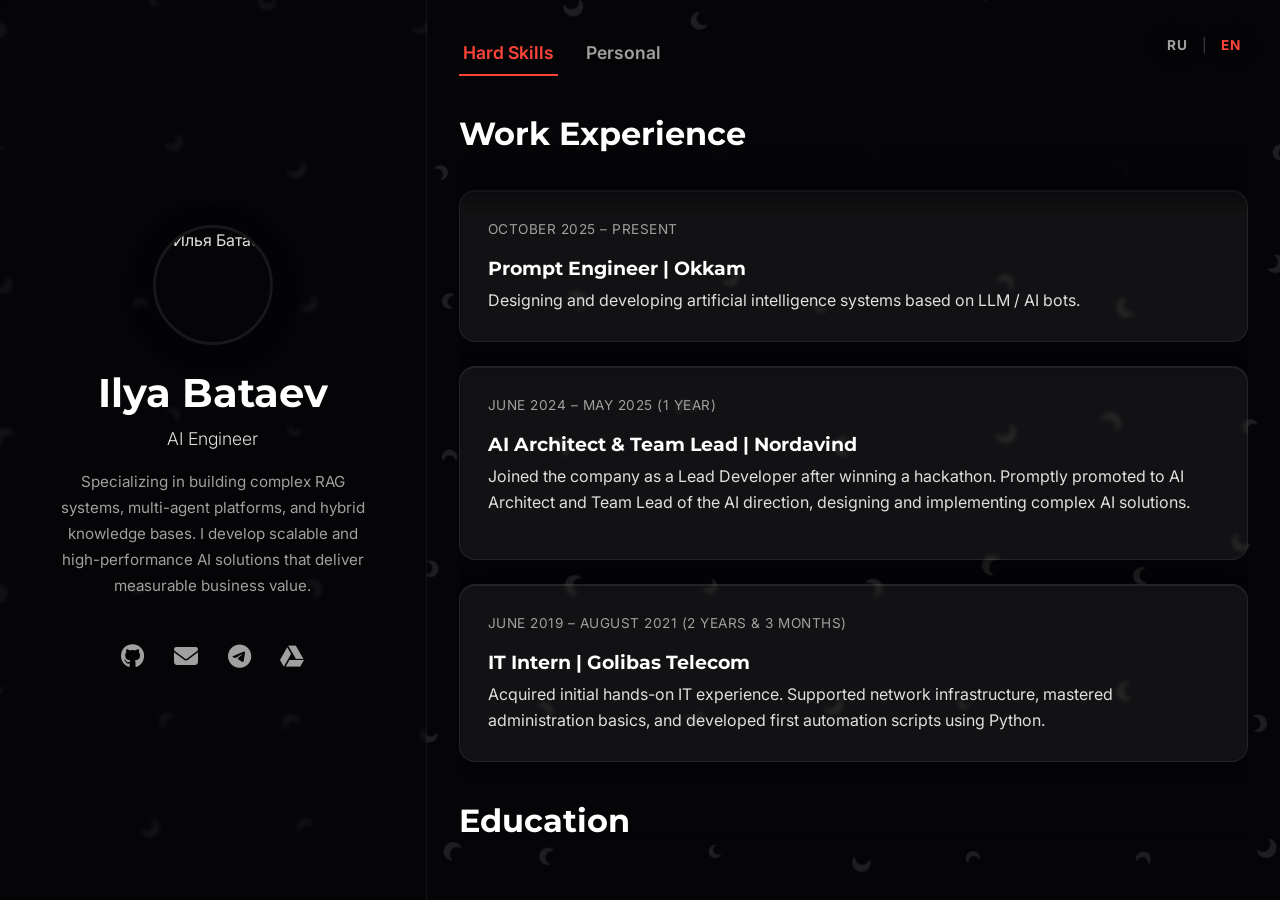
==== commit e5667b68: "some fix" ====
--- a/index.html
+++ b/index.html
@@ -327,12 +327,22 @@
             transform: translateX(30px);
         }
 
-        /* Transparent Header sticky backgrounds */
+        /* Transparent Header sticky backgrounds with Gradient Fade (Fog effect) */
         .sticky-top.bg-theme {
-            background-color: transparent !important;
+            background: linear-gradient(to bottom, #050508 35%, rgba(5, 5, 8, 0.9) 65%, rgba(5, 5, 8, 0) 100%) !important;
             backdrop-filter: none !important;
             -webkit-backdrop-filter: none !important;
             border-bottom: none !important;
+            padding-top: 1.5rem !important;
+            padding-bottom: 3.5rem !important; /* Space for cards to gracefully dissolve */
+            margin-top: -1.5rem !important; /* Offsets padding-top to keep alignment */
+            margin-bottom: 0 !important;
+            z-index: 10;
+            pointer-events: none; /* Allows clicking through the transparent bottom gradient */
+        }
+        
+        .sticky-top.bg-theme h2 {
+            pointer-events: auto; /* Keeps the title text interactive/selectable */
         }
 
         /* Utility classes for switching languages */
@@ -386,10 +396,7 @@
             <!-- Tabs Navigation -->
             <div class="tabs-nav fade-in-up py-3">
                 <button class="tab-link active" data-tab="hard-skills">Hard Skills</button>
-                <button class="tab-link" data-tab="personal">
-                    <span class="lang-ru">Личное</span>
-                    <span class="lang-en d-none">Personal</span>
-                </button>
+                <button class="tab-link" data-tab="personal">Personal</button>
             </div>
 
             <!-- Tabs Content -->
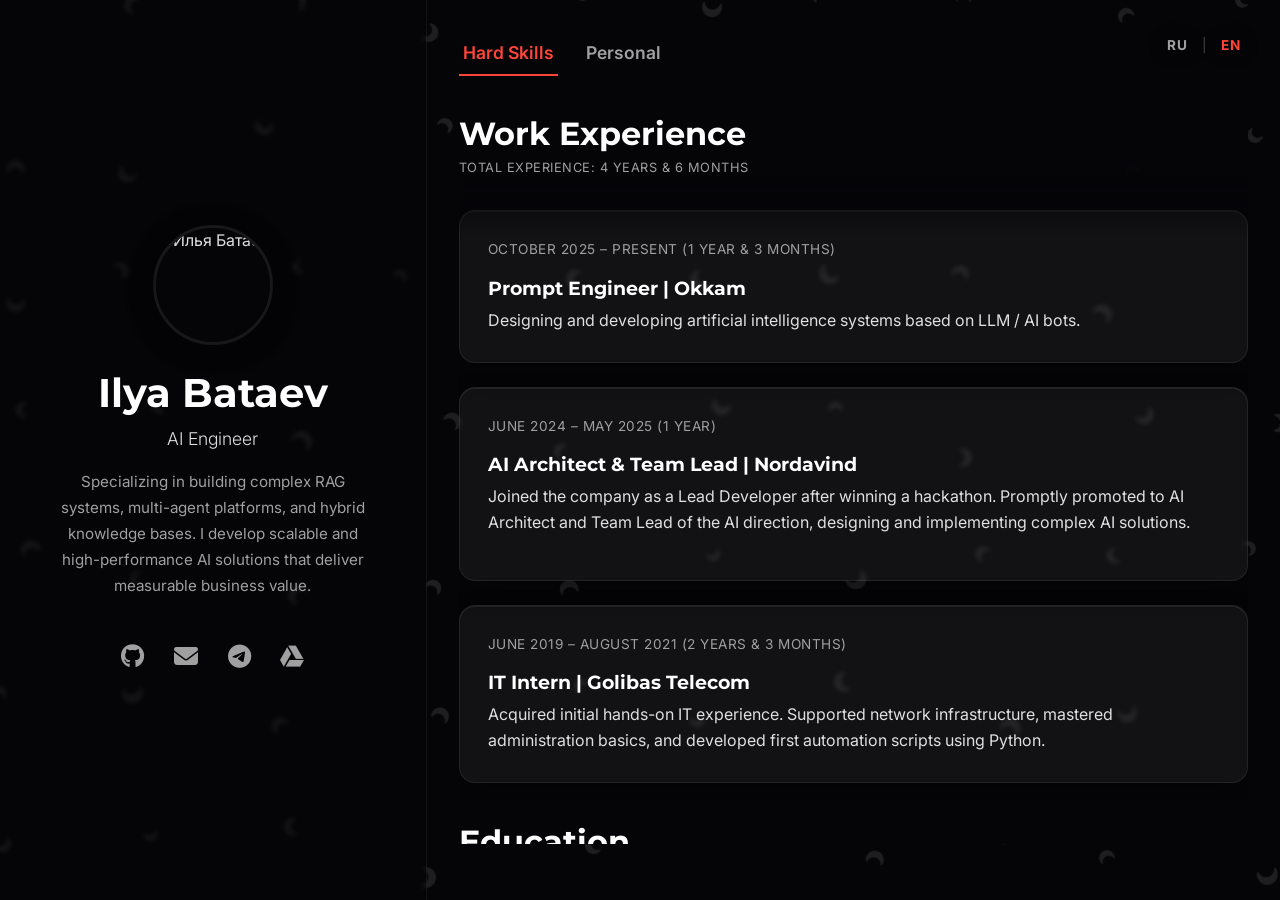
==== commit e8ab6339: "auto experience counter Removed hardcoded work experience dates and replaced them with data attribut" ====
--- a/index.html
+++ b/index.html
@@ -412,14 +412,12 @@
                                 <span class="lang-ru">Опыт работы</span>
                                 <span class="lang-en d-none">Work Experience</span>
                             </h2>
+                            <p class="card-meta mb-0" data-time-total="experience" style="font-size:0.8rem;"></p>
                         </div>
 
                         <!-- Experience Card 1 -->
                         <div class="content-card fade-in-up" style="transition-delay: 200ms;">
-                            <p class="card-meta">
-                                <span class="lang-ru">ОКТЯБРЬ 2025 – СЕЙЧАС</span>
-                                <span class="lang-en d-none">OCTOBER 2025 – PRESENT</span>
-                            </p>
+                            <p class="card-meta" data-time="10.25-now"></p>
                             <h3 class="card-title pb-2">
                                 <span class="lang-ru">Prompt-инженер | Okkam</span>
                                 <span class="lang-en d-none">Prompt Engineer | Okkam</span>
@@ -432,10 +430,7 @@
                         
                         <!-- Experience Card 2 (Expandable) -->
                         <div class="content-card fade-in-up" style="transition-delay: 100ms;">
-                            <p class="card-meta">
-                                <span class="lang-ru">ИЮНЬ 2024 – МАЙ 2025 (1 ГОД)</span>
-                                <span class="lang-en d-none">JUNE 2024 – MAY 2025 (1 YEAR)</span>
-                            </p>
+                            <p class="card-meta" data-time="06.24-05.25"></p>
                             <h3 class="card-title pb-2">AI Architect & Team Lead | Nordavind</h3>
                             
                             <p class="mb-3 short-desc">
@@ -471,10 +466,7 @@
                         
                         <!-- Experience Card 3 -->
                         <div class="content-card fade-in-up" style="transition-delay: 200ms;">
-                            <p class="card-meta">
-                                <span class="lang-ru">ИЮНЬ 2019 – АВГУСТ 2021 (2 ГОДА И 3 МЕСЯЦА)</span>
-                                <span class="lang-en d-none">JUNE 2019 – AUGUST 2021 (2 YEARS & 3 MONTHS)</span>
-                            </p>
+                            <p class="card-meta" data-time="06.19-08.21"></p>
                             <h3 class="card-title pb-2">
                                 <span class="lang-ru">Стажёр IT-отдела | Golibas Telecom</span>
                                 <span class="lang-en d-none">IT Intern | Golibas Telecom</span>
@@ -737,6 +729,115 @@
 </div>
 
 <script>
+    // --- Work Duration Engine ---
+    // Parses data-time="MM.YY-MM.YY" or data-time="MM.YY-now"
+    // and generates bilingual <span> children automatically.
+    // data-time-total="experience" sums all [data-time] inside #experience.
+
+    const MONTH_NAMES_RU = [
+        'ЯНВАРЬ','ФЕВРАЛЬ','МАРТ','АПРЕЛЬ','МАЙ','ИЮНЬ',
+        'ИЮЛЬ','АВГУСТ','СЕНТЯБРЬ','ОКТЯБРЬ','НОЯБРЬ','ДЕКАБРЬ'
+    ];
+    const MONTH_NAMES_EN = [
+        'JANUARY','FEBRUARY','MARCH','APRIL','MAY','JUNE',
+        'JULY','AUGUST','SEPTEMBER','OCTOBER','NOVEMBER','DECEMBER'
+    ];
+
+    // Parse "MM.YY" → { year: XXXX, month: 1-12 }
+    function parseMonthYear(token) {
+        const [mm, yy] = token.split('.');
+        const month = parseInt(mm, 10);
+        const year = 2000 + parseInt(yy, 10);
+        return { year, month };
+    }
+
+    // Difference in whole months (end inclusive: count full start month)
+    function diffMonths(start, end) {
+        return (end.year - start.year) * 12 + (end.month - start.month) + 1;
+    }
+
+    // Format total months → human-readable string
+    function formatDuration(totalMonths, lang) {
+        const years  = Math.floor(totalMonths / 12);
+        const months = totalMonths % 12;
+        if (lang === 'ru') {
+            const yStr = years  > 0 ? `${years} ${pluralRu(years, 'ГОД','ГОДА','ЛЕТ')}` : '';
+            const mStr = months > 0 ? `${months} ${pluralRu(months, 'МЕС.','МЕС.','МЕС.')}` : '';
+            return [yStr, mStr].filter(Boolean).join(' И ');
+        } else {
+            const yStr = years  > 0 ? `${years} ${years  === 1 ? 'YEAR' : 'YEARS'}` : '';
+            const mStr = months > 0 ? `${months} ${months === 1 ? 'MONTH' : 'MONTHS'}` : '';
+            return [yStr, mStr].filter(Boolean).join(' & ');
+        }
+    }
+
+    function pluralRu(n, one, few, many) {
+        const mod10 = n % 10, mod100 = n % 100;
+        if (mod10 === 1 && mod100 !== 11) return one;
+        if (mod10 >= 2 && mod10 <= 4 && (mod100 < 10 || mod100 >= 20)) return few;
+        return many;
+    }
+
+    // Build the inner HTML for a single data-time element
+    function buildTimeSpans(dataTime) {
+        const now = new Date();
+        const currentMY = { year: now.getFullYear(), month: now.getMonth() + 1 };
+
+        const [rawStart, rawEnd] = dataTime.split('-');
+        const start = parseMonthYear(rawStart.trim());
+        const isNow = rawEnd.trim().toLowerCase() === 'now';
+        const end   = isNow ? currentMY : parseMonthYear(rawEnd.trim());
+
+        const totalMonths = diffMonths(start, end);
+        const durationRu = formatDuration(totalMonths, 'ru');
+        const durationEn = formatDuration(totalMonths, 'en');
+
+        const startRu = `${MONTH_NAMES_RU[start.month - 1]} ${start.year}`;
+        const startEn = `${MONTH_NAMES_EN[start.month - 1]} ${start.year}`;
+        const endRu   = isNow ? 'СЕЙЧАС' : `${MONTH_NAMES_RU[end.month - 1]} ${end.year}`;
+        const endEn   = isNow ? 'PRESENT' : `${MONTH_NAMES_EN[end.month - 1]} ${end.year}`;
+
+        const labelRu = `${startRu} – ${endRu} (${durationRu})`;
+        const labelEn = `${startEn} – ${endEn} (${durationEn})`;
+
+        return `<span class="lang-ru">${labelRu}</span><span class="lang-en d-none">${labelEn}</span>`;
+    }
+
+    // Build total-experience label
+    function buildTotalSpans(sectionId) {
+        const section  = document.getElementById(sectionId);
+        if (!section) return '';
+
+        const now = new Date();
+        const currentMY = { year: now.getFullYear(), month: now.getMonth() + 1 };
+
+        let totalMonths = 0;
+        section.querySelectorAll('[data-time]').forEach(el => {
+            const [rawStart, rawEnd] = el.dataset.time.split('-');
+            const start   = parseMonthYear(rawStart.trim());
+            const isNow   = rawEnd.trim().toLowerCase() === 'now';
+            const end     = isNow ? currentMY : parseMonthYear(rawEnd.trim());
+            totalMonths  += diffMonths(start, end);
+        });
+
+        const durationRu = formatDuration(totalMonths, 'ru');
+        const durationEn = formatDuration(totalMonths, 'en');
+
+        return `<span class="lang-ru">СУММАРНЫЙ ОПЫТ: ${durationRu}</span><span class="lang-en d-none">TOTAL EXPERIENCE: ${durationEn}</span>`;
+    }
+
+    function initWorkDurations() {
+        // Fill individual data-time elements
+        document.querySelectorAll('[data-time]').forEach(el => {
+            el.innerHTML = buildTimeSpans(el.dataset.time);
+        });
+
+        // Fill total-experience summaries
+        document.querySelectorAll('[data-time-total]').forEach(el => {
+            el.innerHTML = buildTotalSpans(el.dataset.timeTotal);
+        });
+    }
+
     // --- Global Multi-Language Handler ---
     function setLanguage(lang) {
         // Save choice to localStorage
@@ -820,6 +921,7 @@
 
     document.addEventListener('DOMContentLoaded', function() {
         // Initialize Core Features
+        initWorkDurations(); // must run before initLanguage to generate spans first
         initLanguage();
         initMoonBackground();
 
@@ -937,4 +1039,4 @@
 </script>
 
 </body>
-</html>+</html>
